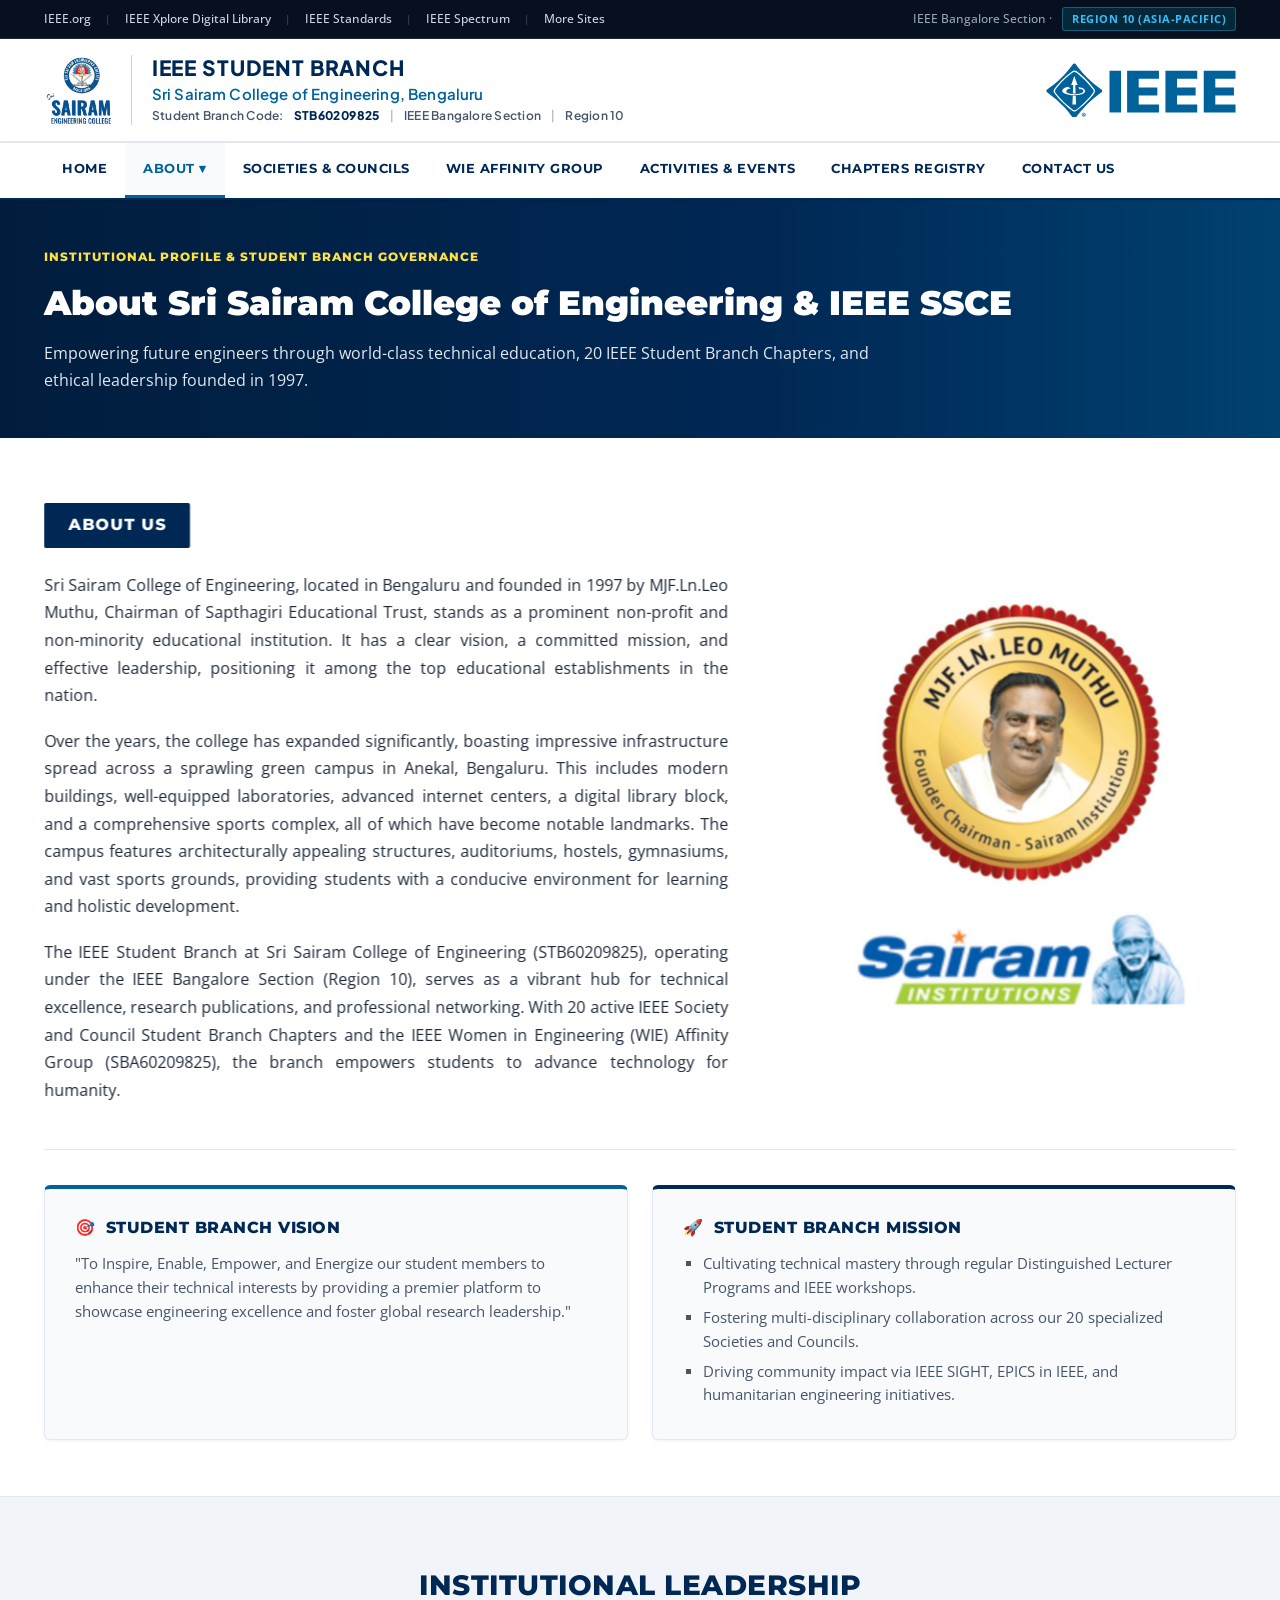
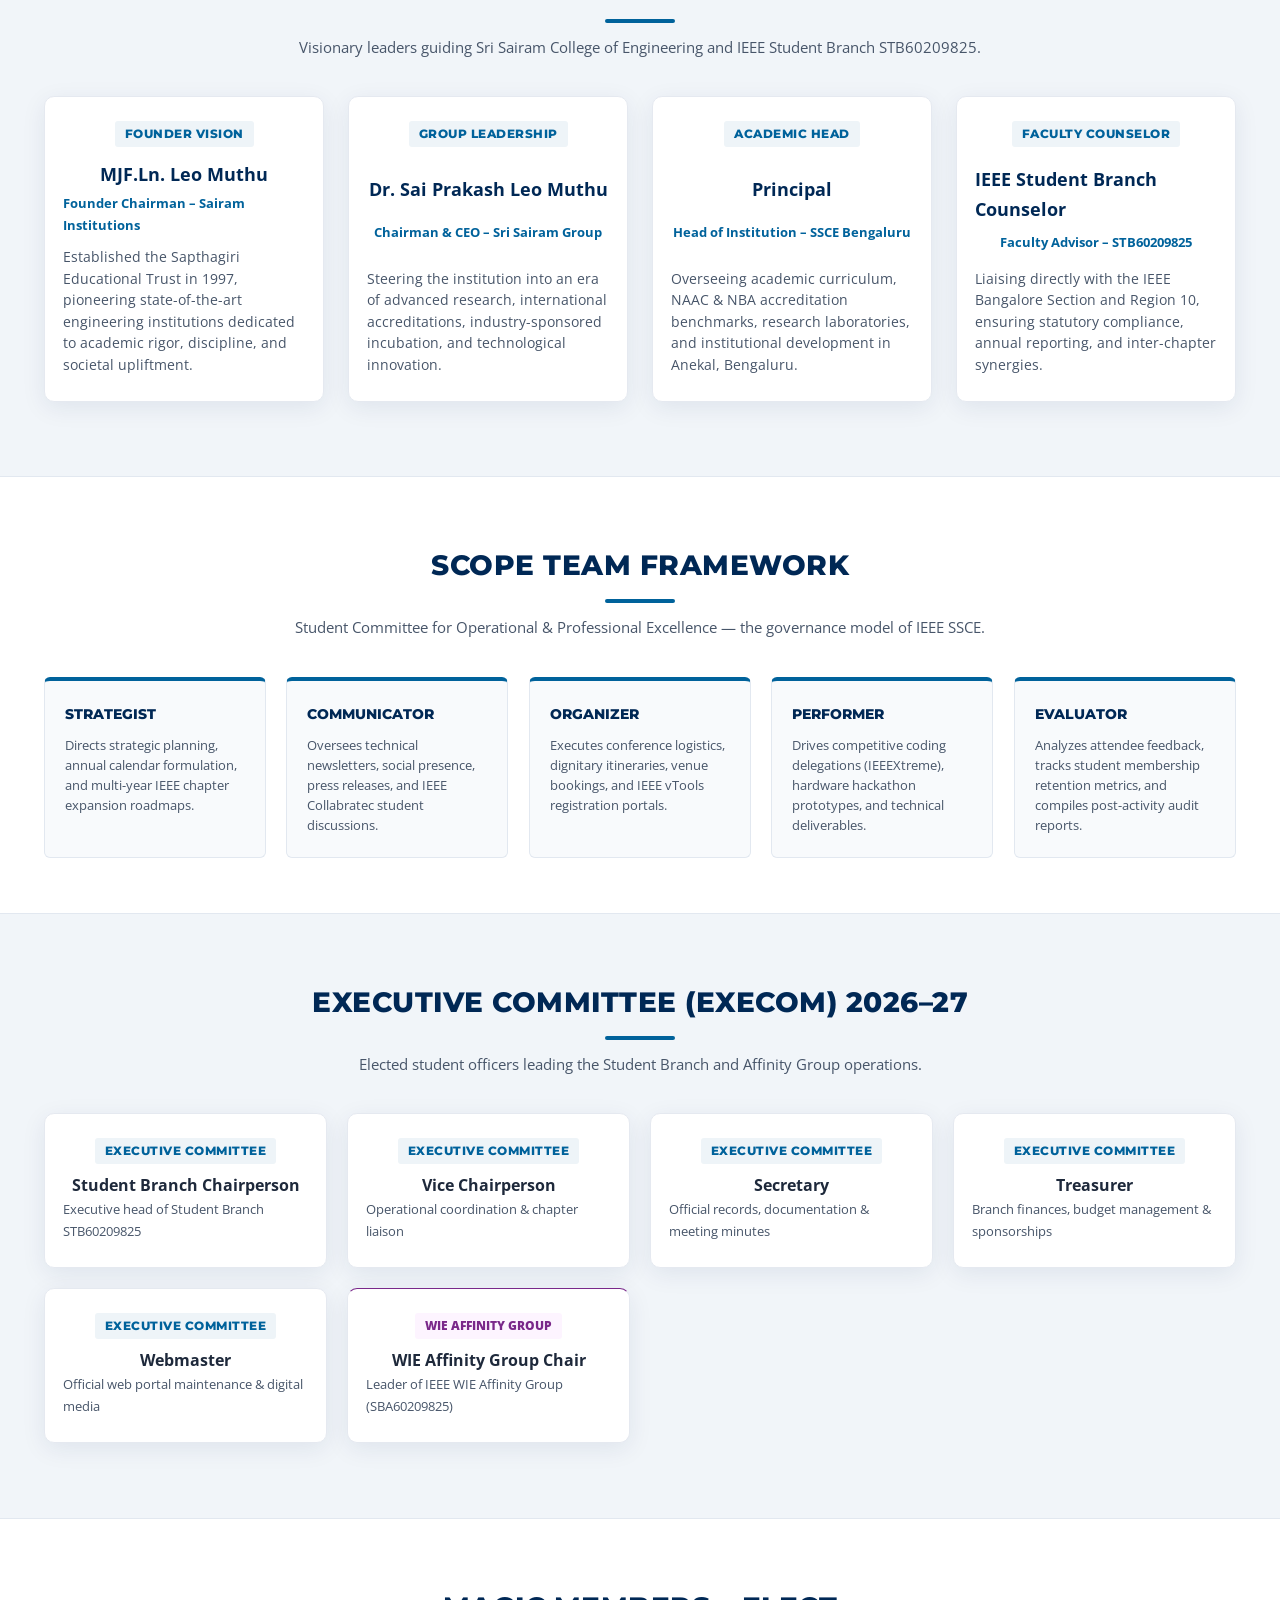
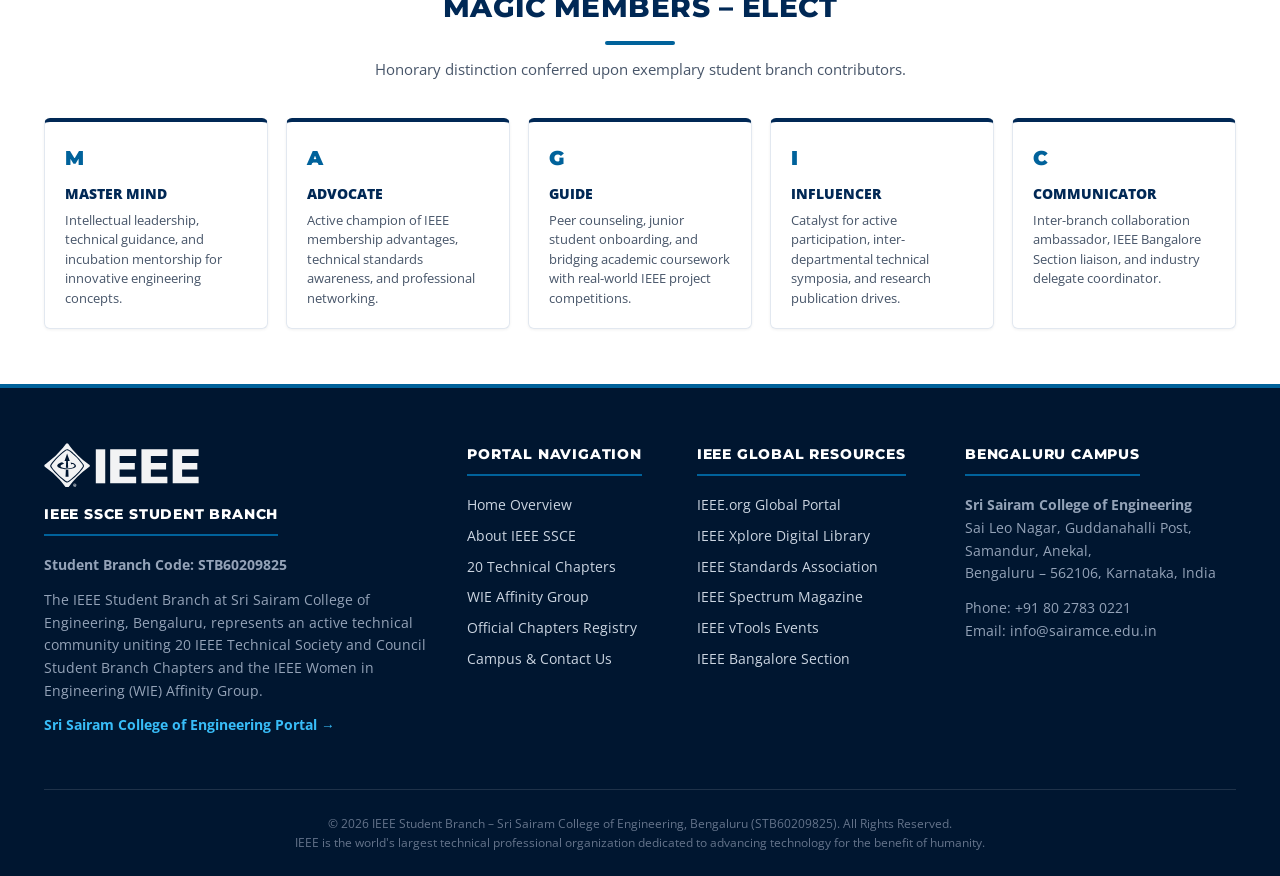
==== about.html @ e47d06ba "Initial commit: IEEE Student Branch SSCE Bengaluru official website (STB60209825)" ====
<!DOCTYPE html>
<html lang="en">
<head>
  <meta charset="UTF-8">
  <meta name="viewport" content="width=device-width, initial-scale=1.0">
  <title>About Us – IEEE Student Branch SSCE Bengaluru (STB60209825)</title>
  <meta name="description" content="About Sri Sairam College of Engineering, Bengaluru and IEEE Student Branch STB60209825. Institutional leadership, SCOPE team, and MAGIC members.">
  <link rel="stylesheet" href="css/style.css">
  <link rel="icon" type="image/svg+xml" href="data:image/svg+xml,<svg xmlns='http://www.w3.org/2000/svg' viewBox='0 0 32 32'><rect width='32' height='32' fill='%23002855'/><text x='16' y='22' text-anchor='middle' fill='white' font-family='sans-serif' font-weight='bold' font-size='10'>IEEE</text></svg>">
</head>
<body>

  <!-- ==================== 0. TOP SCROLL PROGRESS INDICATOR ==================== -->
  <div id="scroll-progress-bar"></div>

  <!-- ==================== 1. TOP IEEE INSTITUTIONAL META BAR ==================== -->
  <div class="utility-bar">
    <div class="container">
      <div class="utility-links">
        <a href="https://www.ieee.org" target="_blank" rel="noopener">IEEE.org</a>
        <span class="sep">|</span>
        <a href="https://ieeexplore.ieee.org" target="_blank" rel="noopener">IEEE Xplore Digital Library</a>
        <span class="sep">|</span>
        <a href="https://standards.ieee.org" target="_blank" rel="noopener">IEEE Standards</a>
        <span class="sep">|</span>
        <a href="https://spectrum.ieee.org" target="_blank" rel="noopener">IEEE Spectrum</a>
        <span class="sep">|</span>
        <a href="https://www.ieee.org/sitemap.html" target="_blank" rel="noopener">More Sites</a>
      </div>
      <div class="utility-right">
        IEEE Bangalore Section · <span class="badge-region">REGION 10 (ASIA-PACIFIC)</span>
      </div>
    </div>
  </div>

  <!-- ==================== 2. MAIN HEADER & DUAL INSTITUTIONAL LOCKUP ==================== -->
  <header class="site-header">
    <div class="container">
      <div class="header-brand-wrap">
        <a href="index.html" class="brand-left">
          <img src="assets/logos/sairam-bengaluru-logo.png" alt="Sri Sairam Engineering College, Bengaluru" class="brand-logo-img">
          <div class="brand-titles">
            <h1 class="brand-primary-title">IEEE STUDENT BRANCH</h1>
            <div class="brand-institution-subtitle">Sri Sairam College of Engineering, Bengaluru</div>
            <div class="brand-meta-line">
              <span class="meta-label">Student Branch Code:</span> <strong class="meta-code">STB60209825</strong>
              <span class="meta-sep">|</span>
              <span>IEEE Bangalore Section</span>
              <span class="meta-sep">|</span>
              <span>Region 10</span>
            </div>
          </div>
        </a>
        <div class="brand-right">
          <img src="assets/logos/ieee-master.svg" alt="Official IEEE Master Brand Logo" class="ieee-master-logo">
        </div>
      </div>
    </div>
  </header>

  <!-- ==================== 3. PRIMARY NAVIGATION BAR ==================== -->
  <nav class="primary-nav-bar">
    <div class="container nav-container">
      <button class="mobile-nav-toggle" aria-label="Toggle Navigation">MENU ▼</button>
      <ul class="nav-menu">
        <li class="nav-item"><a href="index.html" class="nav-link">HOME</a></li>
        <li class="nav-item">
          <a href="about.html" class="nav-link active">ABOUT ▾</a>
          <ul class="dropdown-menu">
            <li><a href="#about-us">About Us</a></li>
            <li><a href="#leadership">Institutional Leadership</a></li>
            <li><a href="#scope">SCOPE Team</a></li>
            <li><a href="#office-bearers">Office Bearers</a></li>
            <li><a href="#magic">MAGIC Members – Elect</a></li>
          </ul>
        </li>
        <li class="nav-item"><a href="index.html#chapters-section" class="nav-link">SOCIETIES &amp; COUNCILS</a></li>
        <li class="nav-item"><a href="index.html#wie-section" class="nav-link">WIE AFFINITY GROUP</a></li>
        <li class="nav-item"><a href="index.html#activities-section" class="nav-link">ACTIVITIES &amp; EVENTS</a></li>
        <li class="nav-item"><a href="chapters.html" class="nav-link">CHAPTERS REGISTRY</a></li>
        <li class="nav-item"><a href="contact.html" class="nav-link">CONTACT US</a></li>
      </ul>
    </div>
  </nav>

  <!-- ==================== 4. EDITORIAL HERO STRIP ==================== -->
  <section style="background: linear-gradient(90deg, #001D3D 0%, #002855 60%, #004170 100%); color: #FFFFFF; padding: 48px 0 44px 0;">
    <div class="container">
      <div style="font-family: var(--font-heading); font-size: 11.5px; font-weight: 800; color: #FDE047; text-transform: uppercase; letter-spacing: 1px; margin-bottom: 8px;">
        INSTITUTIONAL PROFILE &amp; STUDENT BRANCH GOVERNANCE
      </div>
      <h1 style="font-family: var(--font-heading); font-size: 34px; font-weight: 900; margin-bottom: 8px;">About Sri Sairam College of Engineering &amp; IEEE SSCE</h1>
      <p style="font-size: 16px; color: #E2E8F0; max-width: 850px;">
        Empowering future engineers through world-class technical education, 20 IEEE Student Branch Chapters, and ethical leadership founded in 1997.
      </p>
    </div>
  </section>

  <!-- ==================== 5. EXACT "ABOUT US" 2-COLUMN SECTION ==================== -->
  <section class="section-about-legacy" id="about-us">
    <div class="container">
      <div class="about-2col-layout">
        
        <!-- Left Column: 63% width with Exact Copy (Scroll-reveal from left) -->
        <div class="about-col-left reveal-left">
          <div class="section-banner-title">ABOUT US</div>
          <p class="about-paragraph">
            Sri Sairam College of Engineering, located in Bengaluru and founded in 1997 by MJF.Ln.Leo Muthu, Chairman of Sapthagiri Educational Trust, stands as a prominent non-profit and non-minority educational institution. It has a clear vision, a committed mission, and effective leadership, positioning it among the top educational establishments in the nation.
          </p>
          <p class="about-paragraph">
            Over the years, the college has expanded significantly, boasting impressive infrastructure spread across a sprawling green campus in Anekal, Bengaluru. This includes modern buildings, well-equipped laboratories, advanced internet centers, a digital library block, and a comprehensive sports complex, all of which have become notable landmarks. The campus features architecturally appealing structures, auditoriums, hostels, gymnasiums, and vast sports grounds, providing students with a conducive environment for learning and holistic development.
          </p>
          <p class="about-paragraph">
            The IEEE Student Branch at Sri Sairam College of Engineering (STB60209825), operating under the IEEE Bangalore Section (Region 10), serves as a vibrant hub for technical excellence, research publications, and professional networking. With 20 active IEEE Society and Council Student Branch Chapters and the IEEE Women in Engineering (WIE) Affinity Group (SBA60209825), the branch empowers students to advance technology for humanity.
          </p>
        </div>

        <!-- Right Column: 37% width with Founder Chairman & Sairam Institutions Emblem -->
        <div class="about-col-right reveal-right">
          <img src="assets/logos/about-sairam-emblem.png" alt="MJF. Ln. Leo Muthu - Founder Chairman, Sairam Institutions" class="about-sairam-emblem-img">
        </div>

      </div>

      <!-- Vision & Mission Two-Card Callout Row -->
      <div class="vm-callout-row reveal-init">
        <div class="vm-card">
          <div class="vm-card-title">
            <span>🎯</span> Student Branch Vision
          </div>
          <p>
            "To Inspire, Enable, Empower, and Energize our student members to enhance their technical interests by providing a premier platform to showcase engineering excellence and foster global research leadership."
          </p>
        </div>

        <div class="vm-card mission">
          <div class="vm-card-title">
            <span>🚀</span> Student Branch Mission
          </div>
          <ul>
            <li>Cultivating technical mastery through regular Distinguished Lecturer Programs and IEEE workshops.</li>
            <li>Fostering multi-disciplinary collaboration across our 20 specialized Societies and Councils.</li>
            <li>Driving community impact via IEEE SIGHT, EPICS in IEEE, and humanitarian engineering initiatives.</li>
          </ul>
        </div>
      </div>

    </div>
  </section>

  <!-- ==================== 6. INSTITUTIONAL LEADERSHIP ==================== -->
  <section class="section-chapters-showcase" id="leadership">
    <div class="container">
      <div class="section-header-centered reveal-init">
        <h2>Institutional Leadership</h2>
        <div class="accent-rule"></div>
        <p>Visionary leaders guiding Sri Sairam College of Engineering and IEEE Student Branch STB60209825.</p>
      </div>

      <div style="display: grid; grid-template-columns: repeat(auto-fit, minmax(270px, 1fr)); gap: 24px;">
        
        <div class="chapter-executive-card reveal-init">
          <div class="code-badge-ieee" style="margin-bottom: 12px; display: inline-block;">FOUNDER VISION</div>
          <h3 style="font-size: 18px; color: var(--ieee-navy); margin-bottom: 4px;">MJF.Ln. Leo Muthu</h3>
          <div style="font-size: 13px; font-weight: 700; color: var(--ieee-blue); margin-bottom: 10px;">Founder Chairman – Sairam Institutions</div>
          <p style="font-size: 13.5px; color: var(--text-muted); line-height: 1.6;">
            Established the Sapthagiri Educational Trust in 1997, pioneering state-of-the-art engineering institutions dedicated to academic rigor, discipline, and societal upliftment.
          </p>
        </div>

        <div class="chapter-executive-card reveal-init" style="transition-delay: 80ms;">
          <div class="code-badge-ieee" style="margin-bottom: 12px; display: inline-block;">GROUP LEADERSHIP</div>
          <h3 style="font-size: 18px; color: var(--ieee-navy); margin-bottom: 4px;">Dr. Sai Prakash Leo Muthu</h3>
          <div style="font-size: 13px; font-weight: 700; color: var(--ieee-blue); margin-bottom: 10px;">Chairman &amp; CEO – Sri Sairam Group</div>
          <p style="font-size: 13.5px; color: var(--text-muted); line-height: 1.6;">
            Steering the institution into an era of advanced research, international accreditations, industry-sponsored incubation, and technological innovation.
          </p>
        </div>

        <div class="chapter-executive-card reveal-init" style="transition-delay: 160ms;">
          <div class="code-badge-ieee" style="margin-bottom: 12px; display: inline-block;">ACADEMIC HEAD</div>
          <h3 style="font-size: 18px; color: var(--ieee-navy); margin-bottom: 4px;">Principal</h3>
          <div style="font-size: 13px; font-weight: 700; color: var(--ieee-blue); margin-bottom: 10px;">Head of Institution – SSCE Bengaluru</div>
          <p style="font-size: 13.5px; color: var(--text-muted); line-height: 1.6;">
            Overseeing academic curriculum, NAAC &amp; NBA accreditation benchmarks, research laboratories, and institutional development in Anekal, Bengaluru.
          </p>
        </div>

        <div class="chapter-executive-card reveal-init" style="transition-delay: 240ms;">
          <div class="code-badge-ieee" style="margin-bottom: 12px; display: inline-block;">FACULTY COUNSELOR</div>
          <h3 style="font-size: 18px; color: var(--ieee-navy); margin-bottom: 4px;">IEEE Student Branch Counselor</h3>
          <div style="font-size: 13px; font-weight: 700; color: var(--ieee-blue); margin-bottom: 10px;">Faculty Advisor – STB60209825</div>
          <p style="font-size: 13.5px; color: var(--text-muted); line-height: 1.6;">
            Liaising directly with the IEEE Bangalore Section and Region 10, ensuring statutory compliance, annual reporting, and inter-chapter synergies.
          </p>
        </div>

      </div>
    </div>
  </section>

  <!-- ==================== 7. SCOPE TEAM ==================== -->
  <section class="section-about-legacy" id="scope">
    <div class="container">
      <div class="section-header-centered reveal-init">
        <h2>SCOPE Team Framework</h2>
        <div class="accent-rule"></div>
        <p>Student Committee for Operational &amp; Professional Excellence — the governance model of IEEE SSCE.</p>
      </div>

      <div style="display: grid; grid-template-columns: repeat(auto-fit, minmax(210px, 1fr)); gap: 20px;">
        
        <div class="reveal-init" style="background: var(--bg-slate-card); border: 1px solid var(--border-light); border-top: 4px solid var(--ieee-blue); border-radius: 6px; padding: 22px 20px;">
          <h4 style="font-family: var(--font-heading); font-size: 14px; font-weight: 800; color: var(--ieee-navy); margin-bottom: 8px;">STRATEGIST</h4>
          <p style="font-size: 13px; color: var(--text-muted); line-height: 1.55;">Directs strategic planning, annual calendar formulation, and multi-year IEEE chapter expansion roadmaps.</p>
        </div>

        <div class="reveal-init" style="transition-delay: 60ms; background: var(--bg-slate-card); border: 1px solid var(--border-light); border-top: 4px solid var(--ieee-blue); border-radius: 6px; padding: 22px 20px;">
          <h4 style="font-family: var(--font-heading); font-size: 14px; font-weight: 800; color: var(--ieee-navy); margin-bottom: 8px;">COMMUNICATOR</h4>
          <p style="font-size: 13px; color: var(--text-muted); line-height: 1.55;">Oversees technical newsletters, social presence, press releases, and IEEE Collabratec student discussions.</p>
        </div>

        <div class="reveal-init" style="transition-delay: 120ms; background: var(--bg-slate-card); border: 1px solid var(--border-light); border-top: 4px solid var(--ieee-blue); border-radius: 6px; padding: 22px 20px;">
          <h4 style="font-family: var(--font-heading); font-size: 14px; font-weight: 800; color: var(--ieee-navy); margin-bottom: 8px;">ORGANIZER</h4>
          <p style="font-size: 13px; color: var(--text-muted); line-height: 1.55;">Executes conference logistics, dignitary itineraries, venue bookings, and IEEE vTools registration portals.</p>
        </div>

        <div class="reveal-init" style="transition-delay: 180ms; background: var(--bg-slate-card); border: 1px solid var(--border-light); border-top: 4px solid var(--ieee-blue); border-radius: 6px; padding: 22px 20px;">
          <h4 style="font-family: var(--font-heading); font-size: 14px; font-weight: 800; color: var(--ieee-navy); margin-bottom: 8px;">PERFORMER</h4>
          <p style="font-size: 13px; color: var(--text-muted); line-height: 1.55;">Drives competitive coding delegations (IEEEXtreme), hardware hackathon prototypes, and technical deliverables.</p>
        </div>

        <div class="reveal-init" style="transition-delay: 240ms; background: var(--bg-slate-card); border: 1px solid var(--border-light); border-top: 4px solid var(--ieee-blue); border-radius: 6px; padding: 22px 20px;">
          <h4 style="font-family: var(--font-heading); font-size: 14px; font-weight: 800; color: var(--ieee-navy); margin-bottom: 8px;">EVALUATOR</h4>
          <p style="font-size: 13px; color: var(--text-muted); line-height: 1.55;">Analyzes attendee feedback, tracks student membership retention metrics, and compiles post-activity audit reports.</p>
        </div>

      </div>
    </div>
  </section>

  <!-- ==================== 8. OFFICE BEARERS ==================== -->
  <section class="section-chapters-showcase" id="office-bearers">
    <div class="container">
      <div class="section-header-centered reveal-init">
        <h2>Executive Committee (ExeCom) 2026–27</h2>
        <div class="accent-rule"></div>
        <p>Elected student officers leading the Student Branch and Affinity Group operations.</p>
      </div>

      <div style="display: grid; grid-template-columns: repeat(auto-fit, minmax(260px, 1fr)); gap: 20px;">
        
        <div class="chapter-executive-card reveal-init">
          <div class="code-badge-ieee">EXECUTIVE COMMITTEE</div>
          <h3 style="margin-top: 8px; font-size: 16px;">Student Branch Chairperson</h3>
          <p style="font-size: 13px; color: var(--text-muted);">Executive head of Student Branch STB60209825</p>
        </div>

        <div class="chapter-executive-card reveal-init" style="transition-delay: 60ms;">
          <div class="code-badge-ieee">EXECUTIVE COMMITTEE</div>
          <h3 style="margin-top: 8px; font-size: 16px;">Vice Chairperson</h3>
          <p style="font-size: 13px; color: var(--text-muted);">Operational coordination &amp; chapter liaison</p>
        </div>

        <div class="chapter-executive-card reveal-init" style="transition-delay: 120ms;">
          <div class="code-badge-ieee">EXECUTIVE COMMITTEE</div>
          <h3 style="margin-top: 8px; font-size: 16px;">Secretary</h3>
          <p style="font-size: 13px; color: var(--text-muted);">Official records, documentation &amp; meeting minutes</p>
        </div>

        <div class="chapter-executive-card reveal-init" style="transition-delay: 180ms;">
          <div class="code-badge-ieee">EXECUTIVE COMMITTEE</div>
          <h3 style="margin-top: 8px; font-size: 16px;">Treasurer</h3>
          <p style="font-size: 13px; color: var(--text-muted);">Branch finances, budget management &amp; sponsorships</p>
        </div>

        <div class="chapter-executive-card reveal-init" style="transition-delay: 240ms;">
          <div class="code-badge-ieee">EXECUTIVE COMMITTEE</div>
          <h3 style="margin-top: 8px; font-size: 16px;">Webmaster</h3>
          <p style="font-size: 13px; color: var(--text-muted);">Official web portal maintenance &amp; digital media</p>
        </div>

        <div class="chapter-executive-card reveal-init" style="transition-delay: 300ms; border-top-color: var(--wie-purple);">
          <div style="background-color: #FDF4FF; color: var(--wie-purple); padding: 3px 10px; border-radius: 3px; font-size: 12px; font-weight: 800; display: inline-block;">WIE AFFINITY GROUP</div>
          <h3 style="margin-top: 8px; font-size: 16px;">WIE Affinity Group Chair</h3>
          <p style="font-size: 13px; color: var(--text-muted);">Leader of IEEE WIE Affinity Group (SBA60209825)</p>
        </div>

      </div>
    </div>
  </section>

  <!-- ==================== 9. MAGIC MEMBERS – ELECT ==================== -->
  <section class="section-about-legacy" id="magic">
    <div class="container">
      <div class="section-header-centered reveal-init">
        <h2>MAGIC Members – Elect</h2>
        <div class="accent-rule"></div>
        <p>Honorary distinction conferred upon exemplary student branch contributors.</p>
      </div>

      <div style="display: grid; grid-template-columns: repeat(auto-fit, minmax(200px, 1fr)); gap: 18px;">
        
        <div class="reveal-init" style="background: #FFFFFF; border: 1px solid var(--border-light); border-top: 4px solid var(--ieee-navy); border-radius: 6px; padding: 20px; box-shadow: var(--shadow-sm);">
          <div style="font-family: var(--font-heading); font-size: 20px; font-weight: 900; color: var(--ieee-blue);">M</div>
          <h4 style="font-size: 14px; font-weight: 800; color: var(--ieee-navy); margin: 6px 0;">MASTER MIND</h4>
          <p style="font-size: 12.5px; color: var(--text-muted); line-height: 1.55;">Intellectual leadership, technical guidance, and incubation mentorship for innovative engineering concepts.</p>
        </div>

        <div class="reveal-init" style="transition-delay: 60ms; background: #FFFFFF; border: 1px solid var(--border-light); border-top: 4px solid var(--ieee-navy); border-radius: 6px; padding: 20px; box-shadow: var(--shadow-sm);">
          <div style="font-family: var(--font-heading); font-size: 20px; font-weight: 900; color: var(--ieee-blue);">A</div>
          <h4 style="font-size: 14px; font-weight: 800; color: var(--ieee-navy); margin: 6px 0;">ADVOCATE</h4>
          <p style="font-size: 12.5px; color: var(--text-muted); line-height: 1.55;">Active champion of IEEE membership advantages, technical standards awareness, and professional networking.</p>
        </div>

        <div class="reveal-init" style="transition-delay: 120ms; background: #FFFFFF; border: 1px solid var(--border-light); border-top: 4px solid var(--ieee-navy); border-radius: 6px; padding: 20px; box-shadow: var(--shadow-sm);">
          <div style="font-family: var(--font-heading); font-size: 20px; font-weight: 900; color: var(--ieee-blue);">G</div>
          <h4 style="font-size: 14px; font-weight: 800; color: var(--ieee-navy); margin: 6px 0;">GUIDE</h4>
          <p style="font-size: 12.5px; color: var(--text-muted); line-height: 1.55;">Peer counseling, junior student onboarding, and bridging academic coursework with real-world IEEE project competitions.</p>
        </div>

        <div class="reveal-init" style="transition-delay: 180ms; background: #FFFFFF; border: 1px solid var(--border-light); border-top: 4px solid var(--ieee-navy); border-radius: 6px; padding: 20px; box-shadow: var(--shadow-sm);">
          <div style="font-family: var(--font-heading); font-size: 20px; font-weight: 900; color: var(--ieee-blue);">I</div>
          <h4 style="font-size: 14px; font-weight: 800; color: var(--ieee-navy); margin: 6px 0;">INFLUENCER</h4>
          <p style="font-size: 12.5px; color: var(--text-muted); line-height: 1.55;">Catalyst for active participation, inter-departmental technical symposia, and research publication drives.</p>
        </div>

        <div class="reveal-init" style="transition-delay: 240ms; background: #FFFFFF; border: 1px solid var(--border-light); border-top: 4px solid var(--ieee-navy); border-radius: 6px; padding: 20px; box-shadow: var(--shadow-sm);">
          <div style="font-family: var(--font-heading); font-size: 20px; font-weight: 900; color: var(--ieee-blue);">C</div>
          <h4 style="font-size: 14px; font-weight: 800; color: var(--ieee-navy); margin: 6px 0;">COMMUNICATOR</h4>
          <p style="font-size: 12.5px; color: var(--text-muted); line-height: 1.55;">Inter-branch collaboration ambassador, IEEE Bangalore Section liaison, and industry delegate coordinator.</p>
        </div>

      </div>
    </div>
  </section>

  <!-- ==================== 10. 4-COLUMN INSTITUTIONAL FOOTER ==================== -->
  <footer class="site-footer">
    <div class="container">
      <div class="footer-grid">
        
        <div class="footer-col">
          <div class="footer-master-logo-wrap">
            <img src="assets/logos/ieee-master.svg" alt="IEEE Master Logo (White)" class="footer-master-logo">
          </div>
          <h4>IEEE SSCE STUDENT BRANCH</h4>
          <p><strong>Student Branch Code: STB60209825</strong></p>
          <p>The IEEE Student Branch at Sri Sairam College of Engineering, Bengaluru, represents an active technical community uniting 20 IEEE Technical Society and Council Student Branch Chapters and the IEEE Women in Engineering (WIE) Affinity Group.</p>
          <p><a href="https://sairamce.edu.in" target="_blank" rel="noopener" style="color: #38BDF8; font-weight: 700;">Sri Sairam College of Engineering Portal →</a></p>
        </div>

        <div class="footer-col">
          <h4>PORTAL NAVIGATION</h4>
          <ul class="footer-links-list">
            <li><a href="index.html">Home Overview</a></li>
            <li><a href="about.html">About IEEE SSCE</a></li>
            <li><a href="index.html#chapters-section">20 Technical Chapters</a></li>
            <li><a href="index.html#wie-section">WIE Affinity Group</a></li>
            <li><a href="chapters.html">Official Chapters Registry</a></li>
            <li><a href="contact.html">Campus &amp; Contact Us</a></li>
          </ul>
        </div>

        <div class="footer-col">
          <h4>IEEE GLOBAL RESOURCES</h4>
          <ul class="footer-links-list">
            <li><a href="https://www.ieee.org" target="_blank" rel="noopener">IEEE.org Global Portal</a></li>
            <li><a href="https://ieeexplore.ieee.org" target="_blank" rel="noopener">IEEE Xplore Digital Library</a></li>
            <li><a href="https://standards.ieee.org" target="_blank" rel="noopener">IEEE Standards Association</a></li>
            <li><a href="https://spectrum.ieee.org" target="_blank" rel="noopener">IEEE Spectrum Magazine</a></li>
            <li><a href="https://events.vtools.ieee.org/" target="_blank" rel="noopener">IEEE vTools Events</a></li>
            <li><a href="https://ieeebangalore.org/" target="_blank" rel="noopener">IEEE Bangalore Section</a></li>
          </ul>
        </div>

        <div class="footer-col">
          <h4>BENGALURU CAMPUS</h4>
          <p><strong>Sri Sairam College of Engineering</strong><br>
          Sai Leo Nagar, Guddanahalli Post,<br>
          Samandur, Anekal,<br>
          Bengaluru – 562106, Karnataka, India</p>
          <p>Phone: +91 80 2783 0221<br>
          Email: info@sairamce.edu.in</p>
        </div>

      </div>

      <div class="footer-bottom-bar">
        © 2026 IEEE Student Branch – Sri Sairam College of Engineering, Bengaluru (STB60209825). All Rights Reserved.<br>
        IEEE is the world's largest technical professional organization dedicated to advancing technology for the benefit of humanity.
      </div>
    </div>
  </footer>

  <!-- ==================== 11. FLOATING BACK TO TOP BUTTON ==================== -->
  <button id="back-to-top-btn" aria-label="Back to top">↑</button>

  <script src="js/data.js"></script>
  <script src="js/main.js"></script>
</body>
</html>
---- css/style.css ----
/* ============================================================
   IEEE Student Branch – Sri Sairam College of Engineering, Bengaluru
   Flagship Executive Portal Stylesheet (Region 10 University Standard)
   Visual Energy, High Interactivity & Motion Design
   ============================================================ */

@import url('https://fonts.googleapis.com/css2?family=Montserrat:wght@500;600;700;800;900&family=Plus+Jakarta+Sans:wght@500;600;700;800&family=Open+Sans:ital,wght@0,400;0,500;0,600;0,700;1,400&family=JetBrains+Mono:wght@500;600;700&display=swap');

:root {
  --ieee-navy: #002855;
  --ieee-navy-dark: #001630;
  --ieee-navy-deep: #000F22;
  --ieee-blue: #00629B;
  --ieee-blue-hover: #0077B6;
  --ieee-cyan: #00B4D8;
  --ieee-gold: #C5A059;
  --ieee-gold-light: #FDE047;
  --wie-purple: #7A288A;
  --wie-dark: #1E1B4B;
  
  --text-main: #1E293B;
  --text-muted: #475569;
  --text-light: #64748B;
  
  --white: #FFFFFF;
  --bg-slate: #F1F5F9;
  --bg-slate-card: #F8FAFC;
  --border-light: #E2E8F0;
  --border-medium: #CBD5E1;
  --border-dark: #94A3B8;

  --font-heading: 'Montserrat', Arial, sans-serif;
  --font-body: 'Open Sans', Arial, sans-serif;
  --font-mono: 'JetBrains Mono', monospace;
  --container-max: 1240px;

  --shadow-sm: 0 1px 3px rgba(0, 0, 0, 0.06);
  --shadow-card: 0 4px 16px rgba(0, 40, 85, 0.07);
  --shadow-hover: 0 12px 28px rgba(0, 40, 85, 0.14);
  --shadow-elevated: 0 16px 36px rgba(0, 22, 48, 0.18);
  
  --transition-smooth: cubic-bezier(0.16, 1, 0.3, 1);
}

*, *::before, *::after {
  box-sizing: border-box;
  margin: 0;
  padding: 0;
}

html {
  scroll-behavior: smooth;
}

body {
  font-family: var(--font-body);
  font-size: 15px;
  line-height: 1.68;
  color: var(--text-main);
  background-color: var(--white);
  -webkit-font-smoothing: antialiased;
  overflow-x: hidden;
}

a {
  color: var(--ieee-blue);
  text-decoration: none;
  transition: all 0.2s ease;
}

a:hover {
  color: var(--ieee-blue-hover);
}

img {
  max-width: 100%;
  height: auto;
  display: block;
}

.container {
  width: 100%;
  max-width: var(--container-max);
  margin: 0 auto;
  padding: 0 24px;
}

/* ============================================================
   0. TOP SCROLL PROGRESS INDICATOR
   ============================================================ */
#scroll-progress-bar {
  position: fixed;
  top: 0;
  left: 0;
  height: 3px;
  background: linear-gradient(90deg, #00629B, #00B4D8, #C5A059);
  width: 0%;
  z-index: 99999;
  transition: width 0.08s linear;
  box-shadow: 0 0 8px rgba(0, 180, 216, 0.6);
}

/* ============================================================
   1. TOP IEEE INSTITUTIONAL META BAR
   ============================================================ */
.utility-bar {
  background-color: #07101E;
  color: #CBD5E1;
  font-size: 12px;
  border-bottom: 1px solid rgba(255, 255, 255, 0.1);
  padding: 7px 0;
  position: relative;
  z-index: 101;
}

.utility-bar .container {
  display: flex;
  justify-content: space-between;
  align-items: center;
  flex-wrap: wrap;
  gap: 10px;
}

.utility-links {
  display: flex;
  align-items: center;
  gap: 14px;
  flex-wrap: wrap;
}

.utility-links a {
  color: #CBD5E1;
  font-size: 12px;
  font-weight: 500;
  transition: color 0.15s ease;
}

.utility-links a:hover {
  color: var(--white);
  text-decoration: underline;
}

.utility-links .sep {
  color: #475569;
  user-select: none;
  font-size: 10px;
}

.utility-right {
  display: flex;
  align-items: center;
  gap: 10px;
  font-size: 12px;
  color: #94A3B8;
  font-weight: 500;
}

.utility-right .badge-region {
  background-color: rgba(0, 180, 216, 0.15);
  color: #38BDF8;
  border: 1px solid rgba(56, 189, 248, 0.35);
  padding: 2px 9px;
  border-radius: 3px;
  font-weight: 700;
  font-size: 11px;
  letter-spacing: 0.5px;
}

/* ============================================================
   2. MAIN HEADER & DUAL INSTITUTIONAL LOCKUP
   ============================================================ */
.site-header {
  background-color: var(--white);
  padding: 16px 0;
  border-bottom: 1px solid var(--border-light);
  position: relative;
  z-index: 100;
}

.header-brand-wrap {
  display: flex;
  justify-content: space-between;
  align-items: center;
  gap: 24px;
}

.brand-left {
  display: flex;
  align-items: center;
  gap: 20px;
  text-decoration: none;
}

.brand-logo-img {
  height: 68px;
  width: auto;
  object-fit: contain;
  mix-blend-mode: multiply;
  image-rendering: -webkit-optimize-contrast;
  image-rendering: crisp-edges;
  transition: transform 0.25s ease;
  display: block;
}

.brand-left:hover .brand-logo-img {
  transform: scale(1.02);
}

.brand-titles {
  border-left: 1.5px solid #CBD5E1;
  padding-left: 20px;
  display: flex;
  flex-direction: column;
  justify-content: center;
}

.brand-primary-title {
  font-family: 'Plus Jakarta Sans', var(--font-heading);
  font-size: 21px;
  font-weight: 800;
  color: #002855;
  line-height: 1.2;
  letter-spacing: 0.04em;
  text-transform: uppercase;
  margin: 0 0 3px 0;
}

.brand-titles h1:not(.brand-primary-title) {
  font-family: 'Plus Jakarta Sans', var(--font-heading);
  font-size: 21px;
  font-weight: 800;
  color: #002855;
  line-height: 1.2;
  letter-spacing: 0.04em;
  text-transform: uppercase;
  margin: 0 0 3px 0;
}

.brand-institution-subtitle {
  font-family: 'Plus Jakarta Sans', var(--font-heading);
  font-size: 15px;
  font-weight: 600;
  color: #00629B;
  line-height: 1.3;
  letter-spacing: 0.01em;
  margin: 0 0 5px 0;
}

.brand-meta-line {
  font-family: 'Plus Jakarta Sans', var(--font-body);
  font-size: 12px;
  font-weight: 600;
  color: #475569;
  letter-spacing: 0.02em;
  display: flex;
  align-items: center;
  gap: 10px;
  flex-wrap: wrap;
  line-height: 1.4;
}

.brand-meta-line .meta-code {
  color: #002855;
  font-weight: 800;
  letter-spacing: 0.03em;
}

.brand-meta-line .meta-sep {
  color: #94A3B8;
  font-weight: 400;
  user-select: none;
}

.brand-titles .sub-title {
  display: flex;
  align-items: center;
  gap: 8px;
  font-size: 13px;
  color: var(--text-muted);
  font-weight: 500;
  flex-wrap: wrap;
}

.brand-titles .sb-code-tag {
  font-family: var(--font-mono);
  font-size: 11px;
  font-weight: 700;
  color: var(--white);
  background-color: var(--ieee-navy);
  padding: 2px 8px;
  border-radius: 3px;
  letter-spacing: 0.5px;
}

.brand-right {
  display: flex;
  align-items: center;
}

.ieee-master-logo {
  height: 54px;
  width: auto;
  min-width: 140px;
  object-fit: contain;
  display: block;
  transition: opacity 0.2s ease;
}

.ieee-master-logo:hover {
  opacity: 0.9;
}

.footer-master-logo-wrap {
  margin-bottom: 16px;
}

.footer-master-logo {
  height: 44px;
  width: auto;
  object-fit: contain;
  display: block;
  filter: brightness(0) invert(1);
  opacity: 0.95;
}

/* ============================================================
   3. PRIMARY NAVIGATION BAR
   ============================================================ */
.primary-nav-bar {
  background-color: var(--white);
  border-top: 1px solid var(--border-light);
  border-bottom: 2px solid var(--ieee-navy);
  position: sticky;
  top: 0;
  z-index: 1000;
  box-shadow: var(--shadow-sm);
  transition: box-shadow 0.2s ease;
}

.primary-nav-bar.scrolled {
  box-shadow: 0 4px 16px rgba(0, 22, 48, 0.08);
}

.nav-container {
  display: flex;
  justify-content: space-between;
  align-items: center;
}

.nav-menu {
  display: flex;
  list-style: none;
  margin: 0;
  padding: 0;
}

.nav-item {
  position: relative;
}

.nav-link {
  display: block;
  font-family: var(--font-heading);
  font-size: 13px;
  font-weight: 700;
  color: var(--ieee-navy);
  padding: 15px 18px;
  text-transform: uppercase;
  letter-spacing: 0.5px;
  border-bottom: 3px solid transparent;
  transition: all 0.2s ease;
}

.nav-link:hover,
.nav-link.active {
  color: var(--ieee-blue);
  background-color: #F8FAFC;
  border-bottom-color: var(--ieee-blue);
  text-decoration: none;
}

/* Dropdown Menu */
.nav-item .dropdown-menu {
  display: none;
  position: absolute;
  top: 100%;
  left: 0;
  background-color: var(--white);
  border: 1px solid var(--border-light);
  border-top: 3px solid var(--ieee-blue);
  box-shadow: var(--shadow-elevated);
  min-width: 290px;
  z-index: 1000;
  list-style: none;
  padding: 8px 0;
  animation: dropdownFadeIn 0.2s var(--transition-smooth);
}

@keyframes dropdownFadeIn {
  from { opacity: 0; transform: translateY(6px); }
  to { opacity: 1; transform: translateY(0); }
}

.nav-item:hover .dropdown-menu {
  display: block;
}

.dropdown-menu li a {
  display: block;
  padding: 10px 20px;
  font-size: 13px;
  color: var(--text-main);
  font-weight: 600;
  text-decoration: none;
  border-bottom: 1px solid #F1F5F9;
  transition: all 0.15s ease;
}

.dropdown-menu li:last-child a {
  border-bottom: none;
}

.dropdown-menu li a:hover {
  background-color: #F8FAFC;
  color: var(--ieee-blue);
  padding-left: 24px;
}

.mobile-nav-toggle {
  display: none;
  background: none;
  border: 1px solid var(--border-light);
  padding: 8px 14px;
  font-family: var(--font-heading);
  font-size: 12px;
  font-weight: 700;
  color: var(--ieee-navy);
  cursor: pointer;
  border-radius: 4px;
}

/* ============================================================
   4. FULL-BLEED EDITORIAL HERO BANNER (REAL CAMPUS PHOTO + MOTION)
   ============================================================ */
.editorial-hero {
  position: relative;
  min-height: 520px;
  color: var(--white);
  display: flex;
  flex-direction: column;
  justify-content: space-between;
  overflow: hidden;
}

/* Ken Burns slow zoom background layer */
@keyframes kenBurnsSlow {
  0% { transform: scale(1.0); }
  50% { transform: scale(1.06); }
  100% { transform: scale(1.0); }
}

.hero-bg-layer {
  position: absolute;
  inset: -15px;
  background-image: 
    linear-gradient(105deg, rgba(0, 22, 48, 0.88) 0%, rgba(0, 48, 96, 0.72) 55%, rgba(0, 29, 61, 0.42) 100%),
    url('https://assets.collegedunia.com/public/reviewPhotos/553450/15120_SAIRAM_NEW.jpg');
  background-size: cover;
  background-position: center right;
  background-repeat: no-repeat;
  animation: kenBurnsSlow 18s ease-in-out infinite;
  will-change: transform;
  z-index: 1;
}

.hero-main-content {
  position: relative;
  z-index: 2;
  padding: 75px 0 65px 0;
}

.hero-eyebrow {
  display: inline-flex;
  align-items: center;
  gap: 8px;
  font-family: var(--font-heading);
  font-size: 12px;
  font-weight: 800;
  letter-spacing: 1.5px;
  text-transform: uppercase;
  color: var(--ieee-gold-light);
  background: rgba(0, 15, 30, 0.55);
  border: 1px solid rgba(253, 224, 71, 0.4);
  padding: 6px 16px;
  border-radius: 4px;
  margin-bottom: 22px;
  backdrop-filter: blur(4px);
  box-shadow: 0 2px 10px rgba(0, 0, 0, 0.25);
}

.hero-headline {
  font-family: var(--font-heading);
  font-size: clamp(34px, 4.6vw, 48px);
  font-weight: 900;
  line-height: 1.15;
  color: #FFFFFF;
  margin-bottom: 18px;
  text-shadow: 0 2px 12px rgba(0, 0, 0, 0.45);
  max-width: 900px;
}

.hero-subtitle {
  font-size: 18px;
  line-height: 1.62;
  color: #E2E8F0;
  max-width: 820px;
  margin-bottom: 34px;
  text-shadow: 0 1px 6px rgba(0, 0, 0, 0.35);
}

.hero-actions {
  display: flex;
  gap: 16px;
  flex-wrap: wrap;
}

.btn-hero-primary {
  display: inline-flex;
  align-items: center;
  justify-content: center;
  background-color: var(--ieee-blue);
  color: #FFFFFF;
  font-family: var(--font-heading);
  font-size: 14px;
  font-weight: 700;
  padding: 13px 28px;
  text-transform: uppercase;
  letter-spacing: 0.5px;
  border-radius: 4px;
  border: 2px solid var(--ieee-blue);
  transition: all 0.2s ease;
  box-shadow: 0 4px 16px rgba(0, 98, 155, 0.45);
}

.btn-hero-primary:hover {
  background-color: var(--ieee-blue-hover);
  border-color: var(--ieee-blue-hover);
  color: #FFFFFF;
  text-decoration: none;
  transform: translateY(-2px);
  box-shadow: 0 6px 20px rgba(0, 98, 155, 0.6);
}

.btn-hero-outline {
  display: inline-flex;
  align-items: center;
  justify-content: center;
  background-color: rgba(255, 255, 255, 0.08);
  color: #FFFFFF;
  font-family: var(--font-heading);
  font-size: 14px;
  font-weight: 700;
  padding: 13px 28px;
  text-transform: uppercase;
  letter-spacing: 0.5px;
  border-radius: 4px;
  border: 2px solid rgba(255, 255, 255, 0.85);
  backdrop-filter: blur(4px);
  transition: all 0.2s ease;
}

.btn-hero-outline:hover {
  background-color: var(--white);
  color: var(--ieee-navy);
  border-color: var(--white);
  text-decoration: none;
  transform: translateY(-2px);
}

/* ============================================================
   4B. LIVE ANNOUNCEMENTS / HIGHLIGHTS MARQUEE TICKER
   ============================================================ */
.marquee-ticker-bar {
  position: relative;
  z-index: 2;
  background-color: #061122;
  border-top: 1px solid rgba(255, 255, 255, 0.12);
  border-bottom: 1px solid rgba(255, 255, 255, 0.1);
  display: flex;
  align-items: center;
  overflow: hidden;
  height: 42px;
}

.marquee-badge-label {
  background: var(--ieee-blue);
  color: #FFFFFF;
  font-family: var(--font-heading);
  font-size: 11px;
  font-weight: 800;
  letter-spacing: 1px;
  text-transform: uppercase;
  padding: 0 18px;
  height: 100%;
  display: flex;
  align-items: center;
  gap: 6px;
  white-space: nowrap;
  flex-shrink: 0;
  z-index: 3;
  box-shadow: 2px 0 8px rgba(0, 0, 0, 0.3);
}

.marquee-track-container {
  flex: 1;
  overflow: hidden;
  white-space: nowrap;
}

@keyframes marqueeScroll {
  0% { transform: translateX(0); }
  100% { transform: translateX(-50%); }
}

.marquee-content-track {
  display: inline-block;
  white-space: nowrap;
  animation: marqueeScroll 36s linear infinite;
  padding-left: 20px;
}

.marquee-content-track:hover {
  animation-play-state: paused;
}

.marquee-item {
  display: inline-block;
  font-size: 13px;
  color: #E2E8F0;
  margin-right: 48px;
}

.marquee-item span.accent {
  color: #38BDF8;
  font-weight: 700;
}

/* ============================================================
   4C. INTEGRATED ANIMATED COUNT-UP METRICS RIBBON
   ============================================================ */
.hero-bottom-ribbon {
  position: relative;
  z-index: 2;
  background-color: var(--ieee-navy-dark);
  padding: 22px 0;
}

.ribbon-grid {
  display: grid;
  grid-template-columns: repeat(4, 1fr);
  gap: 0;
}

.ribbon-item {
  padding: 0 24px;
  border-right: 1px solid rgba(255, 255, 255, 0.15);
  display: flex;
  flex-direction: column;
}

.ribbon-item:last-child {
  border-right: none;
}

.ribbon-label {
  font-family: var(--font-heading);
  font-size: 11px;
  font-weight: 700;
  text-transform: uppercase;
  letter-spacing: 1px;
  color: #94A3B8;
  margin-bottom: 2px;
}

.ribbon-value {
  font-family: var(--font-heading);
  font-size: 18px;
  font-weight: 800;
  color: #FFFFFF;
  letter-spacing: 0.3px;
}

.ribbon-value .counter-number {
  font-family: var(--font-heading);
  font-size: 22px;
  font-weight: 900;
  color: #38BDF8;
}

.ribbon-value .code-mono {
  font-family: var(--font-mono);
  color: #38BDF8;
  font-size: 16px;
}

/* ============================================================
   5. SECTION 1 (PURE WHITE): ABOUT US & VISION/MISSION
   ============================================================ */
.section-about-legacy {
  background-color: var(--white);
  padding: 65px 0 55px 0;
}

.about-2col-layout {
  display: flex;
  gap: 48px;
  align-items: center;
}

.about-col-left {
  flex: 1;
  min-width: 0;
}

.section-banner-title {
  display: inline-block;
  background-color: var(--ieee-navy);
  color: #FFFFFF;
  font-family: var(--font-heading);
  font-size: 16px;
  font-weight: 800;
  letter-spacing: 1px;
  padding: 9px 24px;
  margin-bottom: 24px;
  text-transform: uppercase;
  border-radius: 2px;
}

.about-paragraph {
  font-size: 15.5px;
  line-height: 1.78;
  color: var(--text-main);
  margin-bottom: 18px;
  text-align: justify;
}

.about-paragraph:last-child {
  margin-bottom: 0;
}

.about-col-right {
  flex: 0 0 460px;
  max-width: 480px;
  width: 100%;
  display: flex;
  align-items: center;
  justify-content: center;
  text-align: center;
}

/* Founder Chairman & Sairam Institutions Emblem in About Us */
.about-sairam-emblem-img {
  width: 440px;
  max-width: 100%;
  height: auto;
  display: block;
  margin: 0 auto;
  object-fit: contain;
  border: none;
  box-shadow: none;
  transition: transform 0.3s ease;
}

.about-sairam-emblem-img:hover {
  transform: scale(1.02);
}

/* Vision & Mission 2-Card Row */
.vm-callout-row {
  display: grid;
  grid-template-columns: 1fr 1fr;
  gap: 24px;
  margin-top: 45px;
  padding-top: 35px;
  border-top: 1px solid var(--border-light);
}

.vm-card {
  background-color: var(--bg-slate-card);
  border: 1px solid var(--border-light);
  border-top: 4px solid var(--ieee-blue);
  border-radius: 6px;
  padding: 26px 30px;
  box-shadow: var(--shadow-sm);
  transition: transform 0.25s ease, box-shadow 0.25s ease;
}

.vm-card:hover {
  transform: translateY(-3px);
  box-shadow: var(--shadow-card);
}

.vm-card.mission {
  border-top-color: var(--ieee-navy);
}

.vm-card-title {
  display: flex;
  align-items: center;
  gap: 10px;
  font-family: var(--font-heading);
  font-size: 16px;
  font-weight: 800;
  color: var(--ieee-navy);
  text-transform: uppercase;
  margin-bottom: 10px;
  letter-spacing: 0.5px;
}

.vm-card p, .vm-card ul {
  font-size: 14.5px;
  color: var(--text-muted);
  line-height: 1.65;
}

.vm-card ul {
  list-style-type: square;
  padding-left: 20px;
}

.vm-card ul li {
  margin-bottom: 6px;
}

/* ============================================================
   5B. INTERACTIVE CHAPTER SHOWCASE CAROUSEL (SPOTLIGHT)
   ============================================================ */
.spotlight-carousel-wrap {
  margin-bottom: 36px;
  background: linear-gradient(135deg, #001D3D 0%, #002855 60%, #004B87 100%);
  border-radius: 8px;
  padding: 30px 36px;
  color: #FFFFFF;
  position: relative;
  box-shadow: var(--shadow-elevated);
  overflow: hidden;
}

.spotlight-carousel-wrap::before {
  content: '';
  position: absolute;
  top: 0;
  right: 0;
  width: 40%;
  height: 100%;
  background: radial-gradient(circle at 80% 50%, rgba(0, 180, 216, 0.15) 0%, transparent 70%);
  pointer-events: none;
}

.spotlight-header-row {
  display: flex;
  justify-content: space-between;
  align-items: center;
  margin-bottom: 18px;
}

.spotlight-badge {
  font-family: var(--font-heading);
  font-size: 11px;
  font-weight: 800;
  text-transform: uppercase;
  letter-spacing: 1px;
  color: #FDE047;
  background: rgba(0, 0, 0, 0.35);
  border: 1px solid rgba(253, 224, 71, 0.3);
  padding: 4px 12px;
  border-radius: 3px;
}

.carousel-controls {
  display: flex;
  align-items: center;
  gap: 8px;
}

.carousel-arrow-btn {
  background: rgba(255, 255, 255, 0.15);
  border: 1px solid rgba(255, 255, 255, 0.25);
  color: #FFFFFF;
  width: 32px;
  height: 32px;
  border-radius: 50%;
  display: flex;
  align-items: center;
  justify-content: center;
  cursor: pointer;
  font-size: 16px;
  transition: all 0.2s ease;
}

.carousel-arrow-btn:hover {
  background: var(--ieee-blue);
  border-color: var(--ieee-blue);
  transform: scale(1.08);
}

.carousel-slides-container {
  min-height: 130px;
  position: relative;
}

.spotlight-slide {
  display: none;
  animation: slideFade 0.4s var(--transition-smooth);
}

.spotlight-slide.active {
  display: block;
}

@keyframes slideFade {
  from { opacity: 0; transform: translateX(12px); }
  to { opacity: 1; transform: translateX(0); }
}

.spotlight-slide-content {
  display: flex;
  justify-content: space-between;
  align-items: center;
  gap: 24px;
}

.spotlight-info h3 {
  font-family: var(--font-heading);
  font-size: 22px;
  font-weight: 800;
  color: #FFFFFF;
  margin-bottom: 6px;
  display: flex;
  align-items: center;
  gap: 12px;
  flex-wrap: wrap;
}

.spotlight-info h3 .slide-code-badge {
  font-family: var(--font-mono);
  font-size: 12px;
  background: #38BDF8;
  color: #001D3D;
  padding: 2px 8px;
  border-radius: 3px;
  font-weight: 700;
}

.spotlight-info .slide-tagline {
  font-size: 14.5px;
  color: #BAE6FD;
  font-weight: 600;
  margin-bottom: 8px;
}

.spotlight-info .slide-highlight {
  font-size: 13.5px;
  color: #E2E8F0;
  line-height: 1.6;
  max-width: 820px;
}

.carousel-dots-row {
  display: flex;
  justify-content: center;
  gap: 8px;
  margin-top: 18px;
}

.carousel-dot {
  width: 10px;
  height: 10px;
  border-radius: 50%;
  background: rgba(255, 255, 255, 0.3);
  cursor: pointer;
  border: none;
  transition: all 0.2s ease;
}

.carousel-dot.active {
  background: #38BDF8;
  width: 24px;
  border-radius: 5px;
}

/* ============================================================
   6. SECTION 2 (COOL SLATE): 20 SOCIETIES & COUNCILS
   ============================================================ */
.section-chapters-showcase {
  background-color: var(--bg-slate);
  padding: 65px 0 75px 0;
  border-top: 1px solid var(--border-light);
  border-bottom: 1px solid var(--border-light);
}

.section-header-centered {
  text-align: center;
  max-width: 780px;
  margin: 0 auto 36px auto;
}

.section-header-centered h2 {
  font-family: var(--font-heading);
  font-size: 28px;
  font-weight: 800;
  color: var(--ieee-navy);
  text-transform: uppercase;
  letter-spacing: 0.5px;
  margin-bottom: 10px;
}

.section-header-centered .accent-rule {
  width: 70px;
  height: 4px;
  background-color: var(--ieee-blue);
  margin: 0 auto 12px auto;
  border-radius: 2px;
}

.section-header-centered p {
  font-size: 15px;
  color: var(--text-muted);
}

/* Filter Bar */
.filter-bar-container {
  display: flex;
  justify-content: space-between;
  align-items: center;
  gap: 16px;
  margin-bottom: 30px;
  flex-wrap: wrap;
}

.filter-tab-group {
  display: flex;
  gap: 8px;
  flex-wrap: wrap;
}

.filter-tab-btn {
  background-color: var(--white);
  border: 1px solid var(--border-medium);
  color: var(--text-main);
  padding: 8px 16px;
  font-family: var(--font-heading);
  font-size: 12.5px;
  font-weight: 700;
  cursor: pointer;
  border-radius: 4px;
  transition: all 0.2s ease;
}

.filter-tab-btn:hover,
.filter-tab-btn.active {
  background-color: var(--ieee-navy);
  color: #FFFFFF;
  border-color: var(--ieee-navy);
}

.search-input-box {
  flex: 1;
  min-width: 260px;
  max-width: 380px;
  padding: 9px 14px;
  border: 1px solid var(--border-medium);
  border-radius: 4px;
  font-family: var(--font-body);
  font-size: 13.5px;
  outline: none;
  background-color: var(--white);
  transition: border-color 0.2s ease;
}

.search-input-box:focus {
  border-color: var(--ieee-blue);
  box-shadow: 0 0 0 3px rgba(0, 98, 155, 0.1);
}

/* 4-Column Responsive Grid (Chennai Sairam Architecture) */
.chapters-3col-grid,
.chapters-4col-grid,
.chapters-showcase-grid {
  display: grid;
  grid-template-columns: repeat(4, 1fr);
  gap: 24px;
}

@media (max-width: 1024px) {
  .chapters-3col-grid,
  .chapters-4col-grid,
  .chapters-showcase-grid {
    grid-template-columns: repeat(2, 1fr);
    gap: 20px;
  }
}

@media (max-width: 640px) {
  .chapters-3col-grid,
  .chapters-4col-grid,
  .chapters-showcase-grid {
    grid-template-columns: 1fr;
    gap: 16px;
  }
}

/* Chennai Sairam Exact Society Card Design */
.society-sairam-card,
.chapter-executive-card {
  background-color: #FFFFFF;
  border-radius: 10px;
  box-shadow: 0 6px 24px rgba(0, 40, 85, 0.08);
  border: 1px solid #E5E9F0;
  padding: 24px 18px;
  display: flex;
  flex-direction: column;
  justify-content: space-between;
  align-items: center;
  position: relative;
  overflow: hidden;
  cursor: pointer;
  transition: transform 0.35s cubic-bezier(0.16, 1, 0.3, 1), box-shadow 0.35s cubic-bezier(0.16, 1, 0.3, 1), border-color 0.35s ease;
}

/* Laminated glass/gloss sheen sweep */
.society-sairam-card::before,
.chapter-executive-card::before {
  content: '';
  position: absolute;
  top: 0;
  left: -140%;
  width: 70%;
  height: 100%;
  background: linear-gradient(
    120deg,
    rgba(255, 255, 255, 0) 0%,
    rgba(255, 255, 255, 0.75) 50%,
    rgba(255, 255, 255, 0) 100%
  );
  transform: skewX(-25deg);
  transition: all 0.75s ease;
  pointer-events: none;
  z-index: 2;
}

.society-sairam-card:hover::before,
.chapter-executive-card:hover::before {
  left: 200%;
}

/* Upward lift */
.society-sairam-card:hover,
.chapter-executive-card:hover {
  transform: translateY(-8px) scale(1.02);
  box-shadow: 0 16px 36px rgba(0, 40, 85, 0.16);
  border-color: #CBD5E1;
}

/* Centerpiece Logo Box */
.society-logo-box,
.chapter-logo-container {
  height: 115px;
  width: 100%;
  display: flex;
  align-items: center;
  justify-content: center;
  background-color: #FFFFFF;
  margin-bottom: 16px;
  padding: 12px;
  overflow: hidden;
}

.society-card-logo,
.chapter-logo-img {
  max-height: 90px;
  max-width: 85%;
  width: auto;
  height: auto;
  object-fit: contain;
  display: block;
  margin: 0 auto;
  transition: transform 0.35s cubic-bezier(0.16, 1, 0.3, 1);
}

.society-sairam-card:hover .society-card-logo,
.chapter-executive-card:hover .chapter-logo-img {
  transform: scale(1.05);
}

/* Clean Metadata Footer Inside Card */
.society-card-info {
  width: 100%;
  text-align: center;
  display: flex;
  flex-direction: column;
  align-items: center;
}

.society-card-name {
  font-family: var(--font-heading);
  font-size: 15px;
  font-weight: 800;
  color: #002855;
  line-height: 1.35;
  margin-bottom: 8px;
  min-height: 40px;
  display: flex;
  align-items: center;
  justify-content: center;
  text-align: center;
}

.society-card-badges {
  display: inline-flex;
  align-items: center;
  justify-content: center;
  gap: 8px;
  margin-bottom: 12px;
}

.society-badge-ieee {
  font-family: var(--font-heading);
  font-size: 11px;
  font-weight: 800;
  color: #00629B;
  background-color: #EEF4F8;
  padding: 3px 8px;
  border-radius: 4px;
  letter-spacing: 0.5px;
}

.society-badge-sbc {
  font-family: var(--font-mono);
  font-size: 11px;
  font-weight: 700;
  color: #475569;
  background-color: #F1F5F9;
  border: 1px solid #E2E8F0;
  padding: 2px 7px;
  border-radius: 4px;
}

.society-card-action {
  width: 100%;
  padding-top: 10px;
  border-top: 1px solid #F1F5F9;
  text-align: center;
}

.btn-society-view {
  font-family: var(--font-heading);
  font-size: 12px;
  font-weight: 700;
  color: #00629B;
  background: none;
  border: none;
  cursor: pointer;
  display: inline-flex;
  align-items: center;
  gap: 4px;
  transition: color 0.2s ease, transform 0.2s ease;
}

.society-sairam-card:hover .btn-society-view,
.chapter-executive-card:hover .btn-society-view {
  color: #002855;
  transform: translateX(3px);
}

/* Modal Official Logo Styling */
.modal-logo-container {
  display: flex;
  align-items: center;
  justify-content: center;
  height: 110px;
  background-color: #FFFFFF;
  border: 1px solid var(--border-light);
  border-radius: 6px;
  padding: 10px;
  margin-bottom: 16px;
}

.modal-chapter-logo {
  height: 90px;
  max-width: 85%;
  width: auto;
  object-fit: contain;
  display: block;
  margin: 0 auto;
}

/* Smooth Elementor-Style Scroll Animations (IntersectionObserver) */
.sairam-scroll-reveal {
  opacity: 0;
  transform: translateY(35px) scale(0.95);
  transition: opacity 0.7s cubic-bezier(0.16, 1, 0.3, 1), transform 0.7s cubic-bezier(0.16, 1, 0.3, 1);
  will-change: opacity, transform;
}

.sairam-scroll-reveal.revealed {
  opacity: 1;
  transform: translateY(0) scale(1);
}

.card-top-row {
  display: flex;
  justify-content: space-between;
  align-items: center;
  margin-bottom: 14px;
}

.code-badge-ieee {
  font-family: var(--font-heading);
  font-size: 12px;
  font-weight: 800;
  color: var(--ieee-blue);
  background-color: #EEF4F8;
  padding: 3px 10px;
  border-radius: 3px;
  letter-spacing: 0.5px;
}

.code-badge-sbc {
  font-family: var(--font-mono);
  font-size: 11px;
  font-weight: 600;
  color: var(--text-muted);
  background-color: #F1F5F9;
  border: 1px solid var(--border-light);
  padding: 2px 8px;
  border-radius: 3px;
}

.card-body-content h3 {
  font-family: var(--font-heading);
  font-size: 16px;
  font-weight: 800;
  color: var(--ieee-navy);
  line-height: 1.35;
  margin-bottom: 8px;
}

.card-body-content .chapter-category-tag {
  font-size: 11px;
  font-weight: 700;
  text-transform: uppercase;
  letter-spacing: 0.5px;
  color: var(--ieee-blue);
  margin-bottom: 10px;
  display: block;
}

.card-body-content .chapter-domain-desc {
  font-size: 13.5px;
  color: var(--text-muted);
  line-height: 1.55;
  margin-bottom: 18px;
  display: -webkit-box;
  -webkit-line-clamp: 2;
  -webkit-box-orient: vertical;
  overflow: hidden;
}

.card-footer-action {
  padding-top: 14px;
  border-top: 1px solid var(--border-light);
  display: flex;
  justify-content: space-between;
  align-items: center;
}

.btn-chapter-details {
  font-family: var(--font-heading);
  font-size: 12.5px;
  font-weight: 700;
  color: var(--ieee-blue);
  background: none;
  border: none;
  cursor: pointer;
  padding: 0;
  display: inline-flex;
  align-items: center;
  gap: 4px;
  transition: color 0.15s ease, transform 0.15s ease;
}

.btn-chapter-details:hover {
  color: var(--ieee-navy);
  text-decoration: underline;
  transform: translateX(2px);
}

/* ============================================================
   7. SECTION 3 (RICH IEEE WIE FEATURE BAND)
   ============================================================ */
.section-wie-feature {
  background: linear-gradient(135deg, var(--wie-dark) 0%, #2E1065 40%, var(--ieee-navy) 100%);
  color: #FFFFFF;
  padding: 70px 0;
  position: relative;
  overflow: hidden;
}

.section-wie-feature::after {
  content: '';
  position: absolute;
  top: 0;
  right: 0;
  bottom: 0;
  width: 35%;
  background: radial-gradient(circle at 80% 50%, rgba(122, 40, 138, 0.25) 0%, transparent 70%);
  pointer-events: none;
}

.wie-split-layout {
  display: flex;
  align-items: center;
  gap: 48px;
}

.wie-col-content {
  flex: 0 0 60%;
  max-width: 60%;
}

.wie-eyebrow {
  display: inline-block;
  background-color: rgba(255, 255, 255, 0.15);
  border: 1px solid rgba(255, 255, 255, 0.3);
  color: #F5D0FE;
  font-family: var(--font-heading);
  font-size: 11px;
  font-weight: 800;
  text-transform: uppercase;
  letter-spacing: 1px;
  padding: 4px 12px;
  border-radius: 3px;
  margin-bottom: 16px;
}

.wie-col-content h2 {
  font-family: var(--font-heading);
  font-size: 32px;
  font-weight: 900;
  color: #FFFFFF;
  line-height: 1.25;
  margin-bottom: 16px;
}

.wie-codes-badge {
  display: flex;
  gap: 12px;
  margin-bottom: 18px;
  flex-wrap: wrap;
}

.wie-code-item {
  background: rgba(0, 0, 0, 0.3);
  border: 1px solid rgba(255, 255, 255, 0.2);
  padding: 4px 12px;
  border-radius: 4px;
  font-size: 12.5px;
  font-family: var(--font-mono);
  color: #F5D0FE;
}

.wie-col-content p {
  font-size: 15px;
  line-height: 1.7;
  color: #E2E8F0;
  margin-bottom: 28px;
}

.btn-wie-cta {
  display: inline-flex;
  align-items: center;
  background-color: var(--white);
  color: var(--wie-dark);
  font-family: var(--font-heading);
  font-size: 13px;
  font-weight: 800;
  padding: 12px 26px;
  text-transform: uppercase;
  letter-spacing: 0.5px;
  border-radius: 4px;
  transition: all 0.2s ease;
  box-shadow: 0 4px 16px rgba(0, 0, 0, 0.25);
}

.btn-wie-cta:hover {
  background-color: #F5D0FE;
  color: var(--wie-dark);
  text-decoration: none;
  transform: translateY(-2px);
}

.wie-col-visual {
  flex: 0 0 40%;
  max-width: 40%;
}

.wie-framed-card {
  background-color: #FFFFFF;
  border-radius: 8px;
  padding: 12px;
  box-shadow: var(--shadow-elevated);
  transition: transform 0.3s ease;
}

.wie-framed-card:hover {
  transform: scale(1.02);
}

.wie-framed-card img {
  border-radius: 6px;
  width: 100%;
  height: 280px;
  object-fit: cover;
}

/* ============================================================
   8. SECTION 4 (PURE WHITE): CAMPUS ACTIVITIES & EVENTS
   ============================================================ */
.section-activities {
  background-color: var(--white);
  padding: 65px 0 70px 0;
}

.events-category-tabs {
  display: flex;
  justify-content: center;
  gap: 10px;
  margin-bottom: 30px;
  flex-wrap: wrap;
}

.event-tab-btn {
  background: var(--white);
  border: 1px solid var(--border-medium);
  padding: 7px 18px;
  font-family: var(--font-heading);
  font-size: 12.5px;
  font-weight: 700;
  border-radius: 4px;
  cursor: pointer;
  transition: all 0.2s ease;
}

.event-tab-btn.active, .event-tab-btn:hover {
  background: var(--ieee-navy);
  color: var(--white);
  border-color: var(--ieee-navy);
}

.events-3col-grid {
  display: grid;
  grid-template-columns: repeat(3, 1fr);
  gap: 28px;
}

.event-editorial-card {
  background-color: var(--white);
  border: 1px solid var(--border-light);
  border-radius: 6px;
  overflow: hidden;
  box-shadow: var(--shadow-card);
  display: flex;
  flex-direction: column;
  transition: all 0.28s var(--transition-smooth);
}

.event-editorial-card:hover {
  transform: translateY(-4px);
  box-shadow: var(--shadow-hover);
}

.event-thumb-wrap {
  position: relative;
  height: 190px;
  overflow: hidden;
}

.event-thumb-wrap img {
  width: 100%;
  height: 100%;
  object-fit: cover;
  transition: transform 0.4s var(--transition-smooth);
}

.event-editorial-card:hover .event-thumb-wrap img {
  transform: scale(1.08);
}

.event-date-pill {
  position: absolute;
  top: 12px;
  left: 12px;
  background-color: var(--ieee-navy);
  color: #FFFFFF;
  font-family: var(--font-heading);
  font-size: 11px;
  font-weight: 800;
  padding: 4px 10px;
  border-radius: 3px;
  letter-spacing: 0.5px;
}

.event-content-body {
  padding: 20px 22px;
  display: flex;
  flex-direction: column;
  justify-content: space-between;
  flex: 1;
}

.event-category-label {
  font-size: 11px;
  font-weight: 700;
  text-transform: uppercase;
  color: var(--ieee-blue);
  letter-spacing: 0.5px;
  margin-bottom: 6px;
}

.event-content-body h3 {
  font-family: var(--font-heading);
  font-size: 16px;
  font-weight: 800;
  color: var(--ieee-navy);
  line-height: 1.35;
  margin-bottom: 10px;
}

.event-content-body p {
  font-size: 13.5px;
  color: var(--text-muted);
  line-height: 1.6;
}

.btn-event-modal {
  background: none;
  border: none;
  font-family: var(--font-heading);
  font-size: 13px;
  font-weight: 700;
  color: var(--ieee-blue);
  cursor: pointer;
  padding: 0;
  display: inline-flex;
  align-items: center;
  gap: 4px;
}

.btn-event-modal:hover {
  color: var(--ieee-navy);
  text-decoration: underline;
}

/* ============================================================
   9. SECTION 5 (COOL SLATE): LOCATION & CONTACT
   ============================================================ */
.section-contact-location {
  background-color: var(--bg-slate);
  padding: 65px 0 75px 0;
  border-top: 1px solid var(--border-light);
}

.contact-2col-grid {
  display: grid;
  grid-template-columns: 1fr 1fr;
  gap: 32px;
  align-items: stretch;
}

.contact-elevated-card {
  background-color: var(--white);
  border: 1px solid var(--border-light);
  border-top: 4px solid var(--ieee-navy);
  border-radius: 6px;
  padding: 30px;
  box-shadow: var(--shadow-card);
  display: flex;
  flex-direction: column;
  justify-content: space-between;
}

.contact-elevated-card h3 {
  font-family: var(--font-heading);
  font-size: 20px;
  font-weight: 800;
  color: var(--ieee-navy);
  margin-bottom: 20px;
  border-bottom: 1px solid var(--border-light);
  padding-bottom: 12px;
}

.contact-detail-row {
  margin-bottom: 18px;
  font-size: 14px;
  line-height: 1.6;
}

.contact-detail-row strong {
  display: block;
  font-family: var(--font-heading);
  font-size: 12px;
  text-transform: uppercase;
  letter-spacing: 0.5px;
  color: var(--ieee-navy);
  margin-bottom: 3px;
}

.quick-inquiry-box {
  margin-top: 20px;
  padding-top: 20px;
  border-top: 1px solid var(--border-light);
}

.quick-inquiry-box h4 {
  font-family: var(--font-heading);
  font-size: 14px;
  font-weight: 700;
  color: var(--ieee-navy);
  margin-bottom: 10px;
}

.form-field-row {
  margin-bottom: 10px;
}

.form-field-row input,
.form-field-row select,
.form-field-row textarea {
  width: 100%;
  padding: 9px 12px;
  border: 1px solid var(--border-medium);
  border-radius: 4px;
  font-family: var(--font-body);
  font-size: 13px;
  outline: none;
  transition: border-color 0.2s ease;
}

.form-field-row textarea {
  height: 65px;
  resize: vertical;
}

.form-field-row input:focus,
.form-field-row select:focus,
.form-field-row textarea:focus {
  border-color: var(--ieee-blue);
  box-shadow: 0 0 0 3px rgba(0, 98, 155, 0.1);
}

.btn-submit-inquiry {
  width: 100%;
  background-color: var(--ieee-navy);
  color: #FFFFFF;
  border: none;
  padding: 11px;
  font-family: var(--font-heading);
  font-size: 13px;
  font-weight: 700;
  text-transform: uppercase;
  border-radius: 4px;
  cursor: pointer;
  transition: all 0.2s ease;
}

.btn-submit-inquiry:hover {
  background-color: var(--ieee-blue);
  transform: translateY(-1px);
}

.map-framed-card {
  background-color: var(--white);
  border: 1px solid var(--border-light);
  border-top: 4px solid var(--ieee-blue);
  border-radius: 6px;
  box-shadow: var(--shadow-card);
  overflow: hidden;
  display: flex;
  flex-direction: column;
}

.map-card-header {
  padding: 22px 28px 12px 28px;
}

.map-card-header h3 {
  font-family: var(--font-heading);
  font-size: 20px;
  font-weight: 800;
  color: var(--ieee-navy);
}

.map-card-header p {
  font-size: 13px;
  color: var(--text-muted);
}

.map-iframe-container {
  flex: 1;
  min-height: 400px;
}

.map-iframe-container iframe {
  width: 100%;
  height: 100%;
  min-height: 400px;
  border: none;
  display: block;
}

/* ============================================================
   10. SECTION 6 (DEEP NAVY): 4-COLUMN INSTITUTIONAL FOOTER
   ============================================================ */
.site-footer {
  background-color: var(--ieee-navy-dark);
  color: #CBD5E1;
  font-size: 13.5px;
  border-top: 4px solid var(--ieee-blue);
  padding-top: 55px;
}

.footer-grid {
  display: grid;
  grid-template-columns: 2fr 1fr 1.2fr 1.4fr;
  gap: 36px;
  padding-bottom: 40px;
  border-bottom: 1px solid rgba(255, 255, 255, 0.12);
}

.footer-col h4 {
  font-family: var(--font-heading);
  font-size: 14px;
  font-weight: 800;
  color: #FFFFFF;
  text-transform: uppercase;
  letter-spacing: 0.8px;
  margin-bottom: 18px;
  padding-bottom: 8px;
  border-bottom: 2px solid var(--ieee-blue);
  display: inline-block;
}

.footer-col p {
  line-height: 1.68;
  margin-bottom: 12px;
  color: #94A3B8;
}

.footer-links-list {
  list-style: none;
  padding: 0;
  margin: 0;
}

.footer-links-list li {
  margin-bottom: 8px;
}

.footer-links-list a {
  color: #CBD5E1;
  text-decoration: none;
  font-size: 13.5px;
  display: inline-block;
  transition: all 0.15s ease;
}

.footer-links-list a:hover {
  color: #38BDF8;
  text-decoration: none;
  padding-left: 4px;
}

.footer-bottom-bar {
  padding: 24px 0;
  text-align: center;
  font-size: 12px;
  color: #64748B;
  line-height: 1.6;
}

.footer-bottom-bar a {
  color: #94A3B8;
}

/* ============================================================
   11. FLOATING BACK TO TOP BUTTON
   ============================================================ */
#back-to-top-btn {
  position: fixed;
  bottom: 28px;
  right: 28px;
  width: 44px;
  height: 44px;
  border-radius: 50%;
  background-color: var(--ieee-navy);
  color: #FFFFFF;
  border: 2px solid rgba(255, 255, 255, 0.2);
  cursor: pointer;
  display: flex;
  align-items: center;
  justify-content: center;
  font-size: 18px;
  font-weight: 800;
  z-index: 999;
  box-shadow: 0 4px 16px rgba(0, 0, 0, 0.25);
  opacity: 0;
  visibility: hidden;
  transform: translateY(12px);
  transition: all 0.25s var(--transition-smooth);
}

#back-to-top-btn.visible {
  opacity: 1;
  visibility: visible;
  transform: translateY(0);
}

#back-to-top-btn:hover {
  background-color: var(--ieee-blue);
  transform: translateY(-3px);
  box-shadow: 0 6px 20px rgba(0, 98, 155, 0.4);
}

/* ============================================================
   12. SCROLL REVEAL ANIMATIONS (INTERSECTION OBSERVER)
   ============================================================ */
.reveal-init {
  opacity: 0;
  transform: translateY(24px);
  transition: opacity 0.7s var(--transition-smooth), transform 0.7s var(--transition-smooth);
  will-change: opacity, transform;
}

.reveal-left {
  opacity: 0;
  transform: translateX(-24px);
  transition: opacity 0.7s var(--transition-smooth), transform 0.7s var(--transition-smooth);
  will-change: opacity, transform;
}

.reveal-right {
  opacity: 0;
  transform: translateX(24px);
  transition: opacity 0.7s var(--transition-smooth), transform 0.7s var(--transition-smooth);
  will-change: opacity, transform;
}

.reveal-active {
  opacity: 1 !important;
  transform: translate(0, 0) !important;
}

/* ============================================================
   13. MODALS (CHAPTER & EVENT)
   ============================================================ */
.modal-overlay {
  display: none;
  position: fixed;
  inset: 0;
  background-color: rgba(0, 15, 30, 0.75);
  backdrop-filter: blur(5px);
  z-index: 2000;
  justify-content: center;
  align-items: center;
  padding: 20px;
}

.modal-overlay.show {
  display: flex;
  animation: modalFadeIn 0.25s var(--transition-smooth);
}

@keyframes modalFadeIn {
  from { opacity: 0; }
  to { opacity: 1; }
}

.modal-content-box {
  background-color: #FFFFFF;
  border-radius: 8px;
  border-top: 5px solid var(--ieee-blue);
  width: 100%;
  max-width: 640px;
  padding: 32px;
  position: relative;
  max-height: 90vh;
  overflow-y: auto;
  box-shadow: 0 20px 40px rgba(0, 0, 0, 0.3);
  animation: modalSlideUp 0.3s var(--transition-smooth);
}

@keyframes modalSlideUp {
  from { opacity: 0; transform: translateY(20px); }
  to { opacity: 1; transform: translateY(0); }
}

.modal-close-btn {
  position: absolute;
  top: 16px;
  right: 20px;
  background: none;
  border: none;
  font-size: 24px;
  cursor: pointer;
  color: var(--text-light);
  transition: color 0.15s ease;
}

.modal-close-btn:hover {
  color: var(--ieee-navy);
}

.modal-table {
  width: 100%;
  border-collapse: collapse;
  margin-top: 18px;
  font-size: 13.5px;
}

.modal-table td {
  padding: 10px 14px;
  border-bottom: 1px solid var(--border-light);
}

.modal-table td:first-child {
  font-weight: 700;
  color: var(--ieee-navy);
  width: 32%;
  background-color: #F8FAFC;
}

/* ============================================================
   14. RESPONSIVE BREAKPOINTS & ACCESSIBILITY
   ============================================================ */
@media (max-width: 1024px) {
  .chapters-3col-grid {
    grid-template-columns: repeat(2, 1fr);
  }
  .events-3col-grid {
    grid-template-columns: repeat(2, 1fr);
  }
  .footer-grid {
    grid-template-columns: 1fr 1fr;
    gap: 30px;
  }
}

@media (max-width: 860px) {
  .ribbon-grid {
    grid-template-columns: repeat(2, 1fr);
    row-gap: 16px;
  }
  .ribbon-item {
    border-right: none;
  }
  .about-2col-layout {
    flex-direction: column;
  }
  .about-col-left, .about-col-right {
    flex: 0 0 100%;
    max-width: 100%;
  }
  .wie-split-layout {
    flex-direction: column;
  }
  .wie-col-content, .wie-col-visual {
    flex: 0 0 100%;
    max-width: 100%;
  }
  .contact-2col-grid {
    grid-template-columns: 1fr;
  }
  .vm-callout-row {
    grid-template-columns: 1fr;
  }
  .spotlight-slide-content {
    flex-direction: column;
    align-items: flex-start;
  }
}

@media (max-width: 768px) {
  .header-brand-wrap {
    flex-direction: column;
    align-items: flex-start;
  }
  .brand-logo-img {
    height: 56px;
  }
  .brand-primary-title {
    font-size: 18px;
  }
  .brand-institution-subtitle {
    font-size: 13px;
  }
  .brand-meta-line {
    font-size: 11px;
    gap: 6px;
  }
  .brand-right {
    display: none;
  }
  .mobile-nav-toggle {
    display: block;
    margin: 10px 0;
  }
  .nav-menu {
    display: none;
    flex-direction: column;
    width: 100%;
    border-top: 1px solid var(--border-light);
  }
  .nav-menu.open {
    display: flex;
  }
  .nav-item .dropdown-menu {
    position: static;
    box-shadow: none;
    border: none;
    background-color: #F8FAFC;
    padding-left: 15px;
  }
  .chapters-3col-grid {
    grid-template-columns: 1fr;
  }
  .events-3col-grid {
    grid-template-columns: 1fr;
  }
  .footer-grid {
    grid-template-columns: 1fr;
  }
  .hero-headline {
    font-size: 28px;
  }
}

/* Reduced Motion Respect */
@media (prefers-reduced-motion: reduce) {
  *, ::before, ::after {
    animation-duration: 0.01ms !important;
    animation-iteration-count: 1 !important;
    transition-duration: 0.01ms !important;
    scroll-behavior: auto !important;
  }
  .hero-bg-layer {
    animation: none !important;
  }
  .marquee-content-track {
    animation: none !important;
  }
}
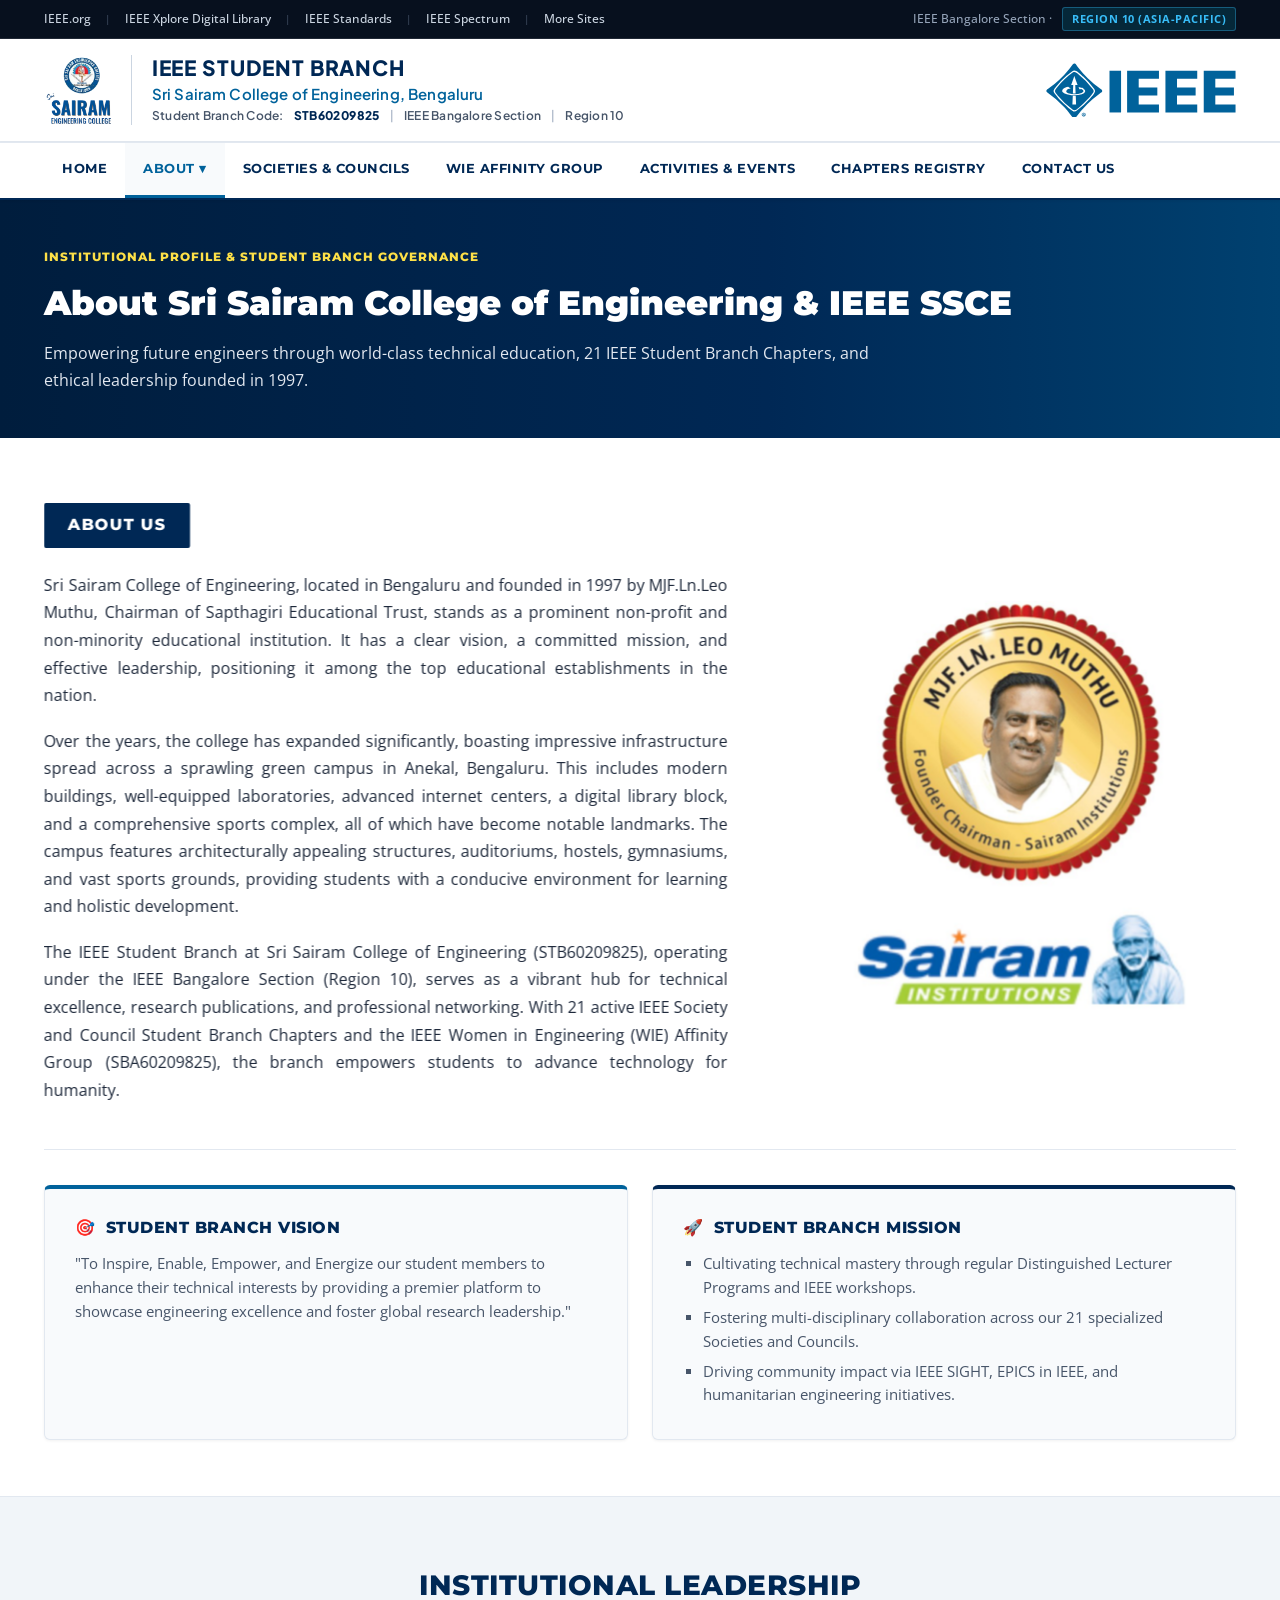
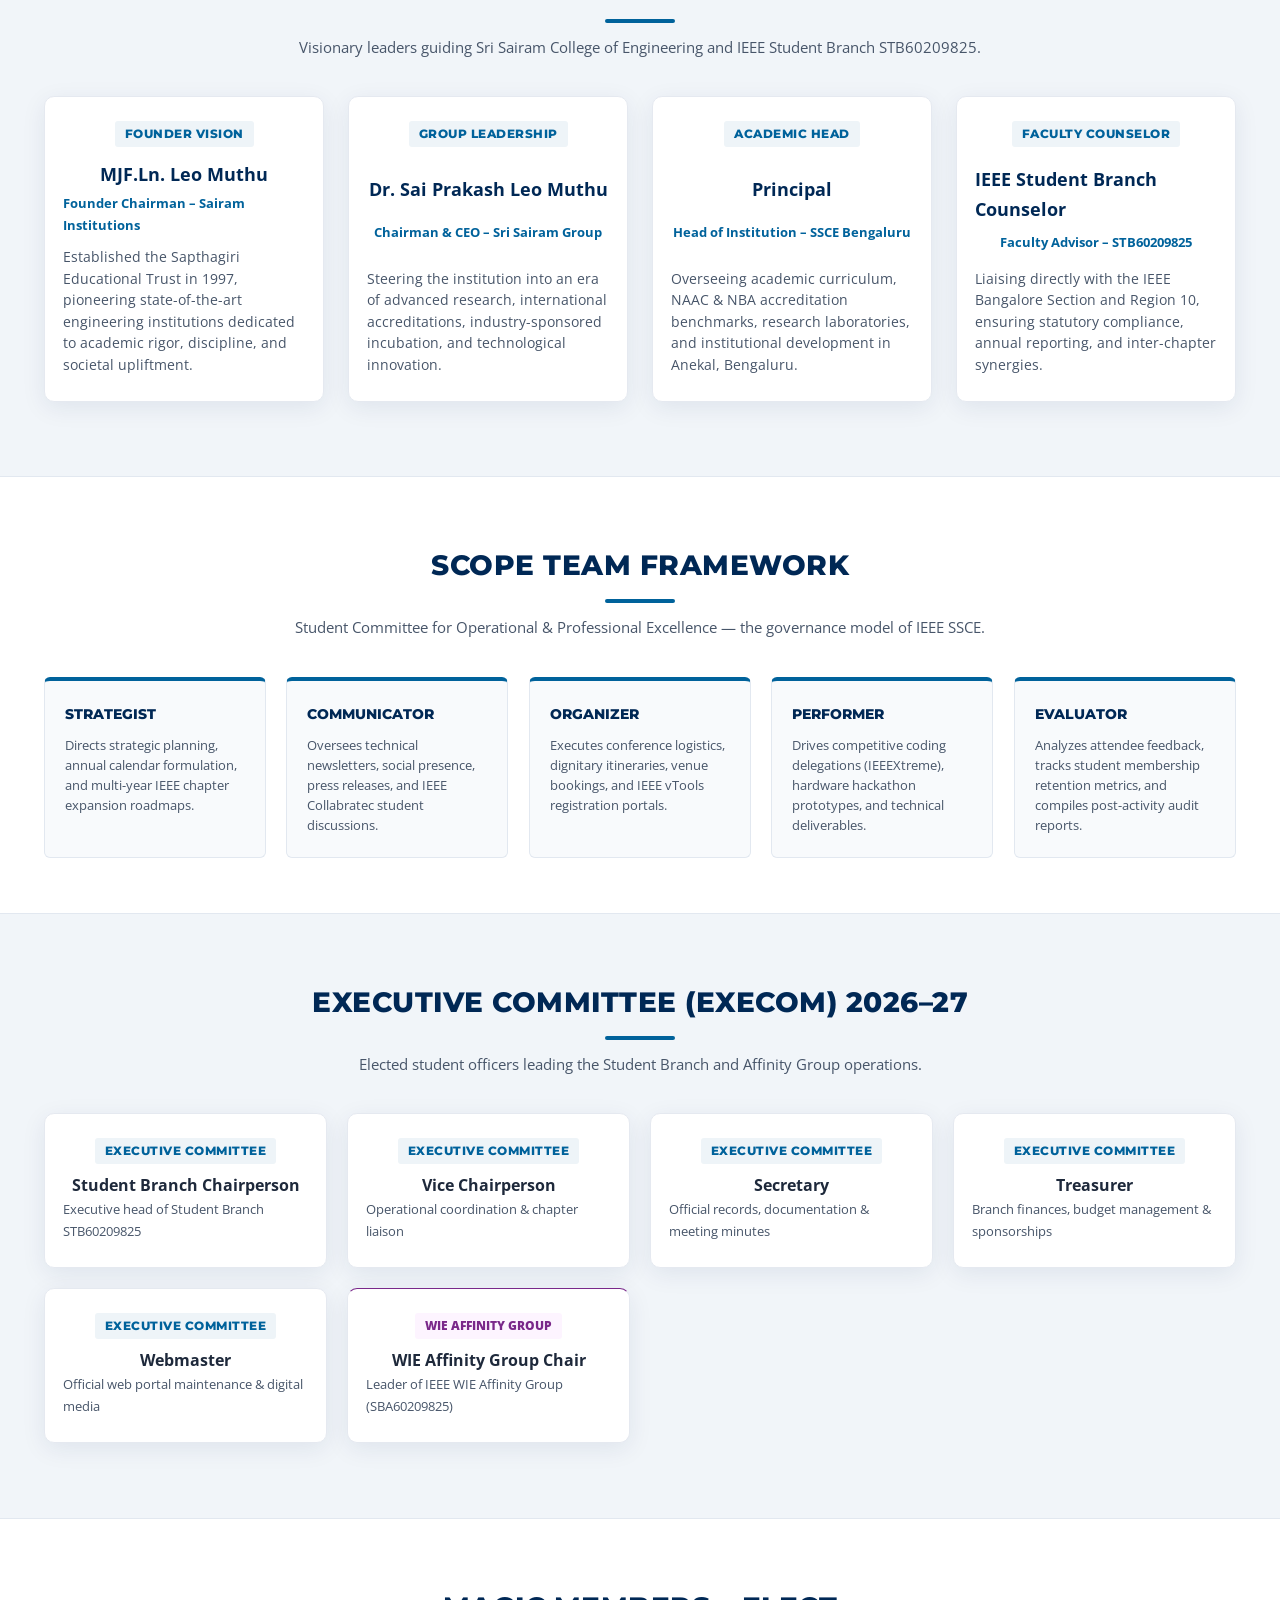
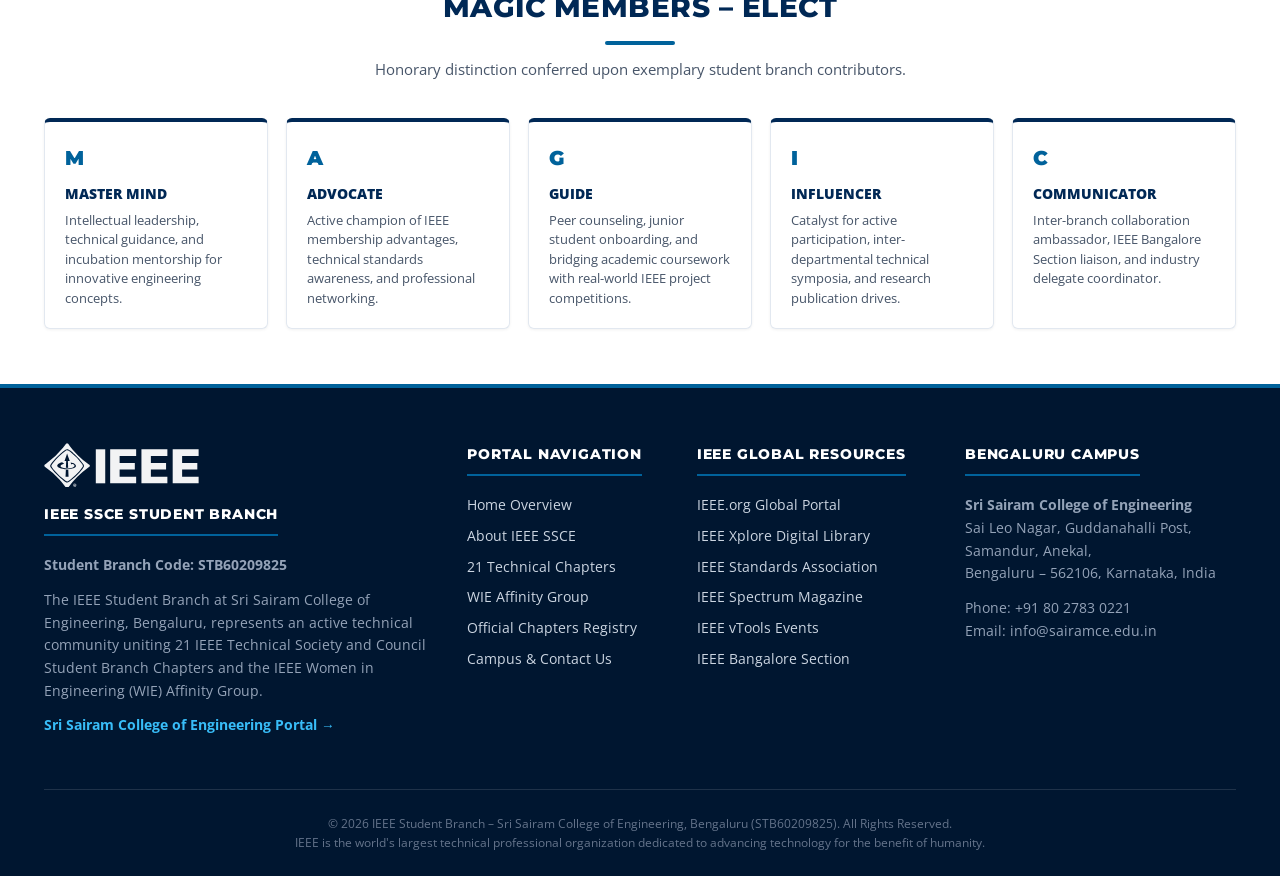
==== commit 46cb01f1: "Add IEEE Vehicular Technology Society (VT06) chapter" ====
--- a/about.html
+++ b/about.html
@@ -91,7 +91,7 @@
       </div>
       <h1 style="font-family: var(--font-heading); font-size: 34px; font-weight: 900; margin-bottom: 8px;">About Sri Sairam College of Engineering &amp; IEEE SSCE</h1>
       <p style="font-size: 16px; color: #E2E8F0; max-width: 850px;">
-        Empowering future engineers through world-class technical education, 20 IEEE Student Branch Chapters, and ethical leadership founded in 1997.
+        Empowering future engineers through world-class technical education, 21 IEEE Student Branch Chapters, and ethical leadership founded in 1997.
       </p>
     </div>
   </section>
@@ -111,7 +111,7 @@
             Over the years, the college has expanded significantly, boasting impressive infrastructure spread across a sprawling green campus in Anekal, Bengaluru. This includes modern buildings, well-equipped laboratories, advanced internet centers, a digital library block, and a comprehensive sports complex, all of which have become notable landmarks. The campus features architecturally appealing structures, auditoriums, hostels, gymnasiums, and vast sports grounds, providing students with a conducive environment for learning and holistic development.
           </p>
           <p class="about-paragraph">
-            The IEEE Student Branch at Sri Sairam College of Engineering (STB60209825), operating under the IEEE Bangalore Section (Region 10), serves as a vibrant hub for technical excellence, research publications, and professional networking. With 20 active IEEE Society and Council Student Branch Chapters and the IEEE Women in Engineering (WIE) Affinity Group (SBA60209825), the branch empowers students to advance technology for humanity.
+            The IEEE Student Branch at Sri Sairam College of Engineering (STB60209825), operating under the IEEE Bangalore Section (Region 10), serves as a vibrant hub for technical excellence, research publications, and professional networking. With 21 active IEEE Society and Council Student Branch Chapters and the IEEE Women in Engineering (WIE) Affinity Group (SBA60209825), the branch empowers students to advance technology for humanity.
           </p>
         </div>
 
@@ -139,7 +139,7 @@
           </div>
           <ul>
             <li>Cultivating technical mastery through regular Distinguished Lecturer Programs and IEEE workshops.</li>
-            <li>Fostering multi-disciplinary collaboration across our 20 specialized Societies and Councils.</li>
+            <li>Fostering multi-disciplinary collaboration across our 21 specialized Societies and Councils.</li>
             <li>Driving community impact via IEEE SIGHT, EPICS in IEEE, and humanitarian engineering initiatives.</li>
           </ul>
         </div>
@@ -346,7 +346,7 @@
           </div>
           <h4>IEEE SSCE STUDENT BRANCH</h4>
           <p><strong>Student Branch Code: STB60209825</strong></p>
-          <p>The IEEE Student Branch at Sri Sairam College of Engineering, Bengaluru, represents an active technical community uniting 20 IEEE Technical Society and Council Student Branch Chapters and the IEEE Women in Engineering (WIE) Affinity Group.</p>
+          <p>The IEEE Student Branch at Sri Sairam College of Engineering, Bengaluru, represents an active technical community uniting 21 IEEE Technical Society and Council Student Branch Chapters and the IEEE Women in Engineering (WIE) Affinity Group.</p>
           <p><a href="https://sairamce.edu.in" target="_blank" rel="noopener" style="color: #38BDF8; font-weight: 700;">Sri Sairam College of Engineering Portal →</a></p>
         </div>
 
@@ -355,7 +355,7 @@
           <ul class="footer-links-list">
             <li><a href="index.html">Home Overview</a></li>
             <li><a href="about.html">About IEEE SSCE</a></li>
-            <li><a href="index.html#chapters-section">20 Technical Chapters</a></li>
+            <li><a href="index.html#chapters-section">21 Technical Chapters</a></li>
             <li><a href="index.html#wie-section">WIE Affinity Group</a></li>
             <li><a href="chapters.html">Official Chapters Registry</a></li>
             <li><a href="contact.html">Campus &amp; Contact Us</a></li>
